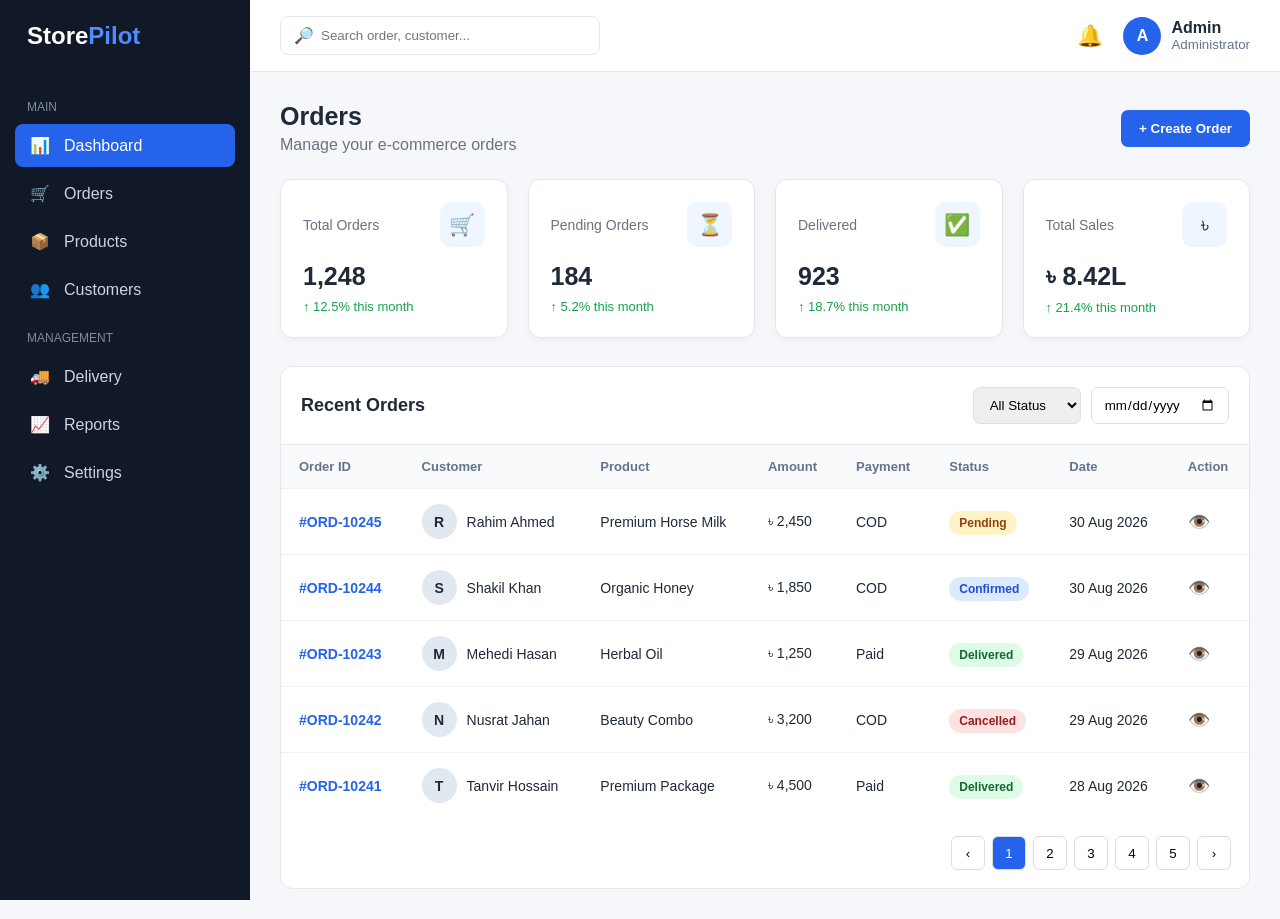
==== index.html @ 4cee3f36 "Create index.html" ====
<!DOCTYPE html>
<html lang="bn">
<head>
<meta charset="UTF-8">
<meta name="viewport" content="width=device-width, initial-scale=1.0">
<title>StorePilot - Order Management</title>

<style>
*{
    margin:0;
    padding:0;
    box-sizing:border-box;
    font-family:Arial, Helvetica, sans-serif;
}

body{
    background:#f5f7fb;
    color:#1f2937;
}

/* SIDEBAR */
.sidebar{
    position:fixed;
    left:0;
    top:0;
    width:250px;
    height:100vh;
    background:#111827;
    color:white;
    padding:22px 15px;
    z-index:1000;
}

.logo{
    font-size:24px;
    font-weight:700;
    padding:0 12px 30px;
}

.logo span{
    color:#4f8cff;
}

.menu-title{
    color:#7f8ba3;
    font-size:12px;
    margin:20px 12px 10px;
    text-transform:uppercase;
}

.menu a{
    display:flex;
    align-items:center;
    gap:13px;
    padding:12px 14px;
    color:#cbd5e1;
    text-decoration:none;
    border-radius:8px;
    margin-bottom:5px;
    transition:.2s;
    cursor:pointer;
}

.menu a:hover,
.menu a.active{
    background:#2563eb;
    color:white;
}

.icon{
    width:22px;
    text-align:center;
}

/* MAIN */
.main{
    margin-left:250px;
    min-height:100vh;
}

/* TOPBAR */
.topbar{
    height:72px;
    background:white;
    border-bottom:1px solid #e5e7eb;
    display:flex;
    align-items:center;
    justify-content:space-between;
    padding:0 30px;
}

.search{
    width:320px;
    position:relative;
}

.search input{
    width:100%;
    padding:11px 15px 11px 40px;
    border:1px solid #e5e7eb;
    border-radius:8px;
    outline:none;
}

.search span{
    position:absolute;
    left:14px;
    top:10px;
}

.top-right{
    display:flex;
    align-items:center;
    gap:20px;
}

.notification{
    font-size:21px;
    cursor:pointer;
}

.profile{
    display:flex;
    align-items:center;
    gap:10px;
}

.avatar{
    width:38px;
    height:38px;
    background:#2563eb;
    color:white;
    display:flex;
    align-items:center;
    justify-content:center;
    border-radius:50%;
    font-weight:bold;
}

/* CONTENT */
.content{
    padding:30px;
}

.page-title{
    display:flex;
    align-items:center;
    justify-content:space-between;
    margin-bottom:25px;
}

.page-title h1{
    font-size:25px;
}

.page-title p{
    color:#6b7280;
    margin-top:5px;
}

.btn{
    border:none;
    background:#2563eb;
    color:white;
    padding:11px 18px;
    border-radius:7px;
    cursor:pointer;
    font-weight:600;
}

.btn:hover{
    background:#1d4ed8;
}

/* CARDS */
.cards{
    display:grid;
    grid-template-columns:repeat(4,1fr);
    gap:20px;
    margin-bottom:28px;
}

.card{
    background:white;
    padding:22px;
    border-radius:12px;
    border:1px solid #e5e7eb;
    box-shadow:0 2px 8px rgba(0,0,0,.03);
}

.card-top{
    display:flex;
    justify-content:space-between;
    align-items:center;
}

.card-icon{
    width:45px;
    height:45px;
    display:flex;
    align-items:center;
    justify-content:center;
    border-radius:10px;
    background:#eff6ff;
    font-size:21px;
}

.card h3{
    font-size:25px;
    margin-top:15px;
}

.card p{
    color:#6b7280;
    font-size:14px;
}

.growth{
    color:#16a34a;
    font-size:13px;
    margin-top:8px;
}

/* TABLE BOX */
.box{
    background:white;
    border:1px solid #e5e7eb;
    border-radius:12px;
    overflow:hidden;
}

.box-header{
    padding:20px;
    display:flex;
    justify-content:space-between;
    align-items:center;
    border-bottom:1px solid #e5e7eb;
}

.box-header h2{
    font-size:18px;
}

.filters{
    display:flex;
    gap:10px;
}

.filters select,
.filters input{
    padding:9px 12px;
    border:1px solid #dbe0e7;
    border-radius:7px;
    outline:none;
}

table{
    width:100%;
    border-collapse:collapse;
}

th{
    background:#f8fafc;
    color:#64748b;
    font-size:13px;
    text-align:left;
    padding:14px 18px;
}

td{
    padding:15px 18px;
    border-top:1px solid #eef0f3;
    font-size:14px;
}

tr:hover{
    background:#fafcff;
}

.order-id{
    color:#2563eb;
    font-weight:600;
}

.customer{
    display:flex;
    align-items:center;
    gap:10px;
}

.customer-img{
    width:35px;
    height:35px;
    background:#e2e8f0;
    border-radius:50%;
    display:flex;
    justify-content:center;
    align-items:center;
    font-weight:bold;
}

.status{
    padding:5px 10px;
    border-radius:20px;
    font-size:12px;
    font-weight:600;
}

.pending{
    background:#fef3c7;
    color:#92400e;
}

.confirmed{
    background:#dbeafe;
    color:#1d4ed8;
}

.delivered{
    background:#dcfce7;
    color:#166534;
}

.cancelled{
    background:#fee2e2;
    color:#991b1b;
}

.action{
    border:none;
    background:none;
    cursor:pointer;
    font-size:18px;
}

/* PAGINATION */
.pagination{
    padding:18px;
    display:flex;
    justify-content:flex-end;
    gap:7px;
}

.page{
    width:34px;
    height:34px;
    border:1px solid #ddd;
    background:white;
    border-radius:6px;
    cursor:pointer;
}

.page.active{
    background:#2563eb;
    color:white;
}

/* OVERLAY */
.overlay{
    display:none;
    position:fixed;
    inset:0;
    background:rgba(0,0,0,.45);
    z-index:1500;
}

.modal{
    background:white;
    width:520px;
    max-width:95%;
    position:absolute;
    top:50%;
    left:50%;
    transform:translate(-50%,-50%);
    border-radius:12px;
    padding:25px;
}

.modal-header{
    display:flex;
    justify-content:space-between;
    margin-bottom:20px;
}

.close{
    border:none;
    background:none;
    font-size:25px;
    cursor:pointer;
}

.form-group{
    margin-bottom:15px;
}

.form-group label{
    display:block;
    margin-bottom:6px;
    font-size:14px;
    font-weight:600;
}

.form-group input,
.form-group select{
    width:100%;
    padding:11px;
    border:1px solid #dbe0e7;
    border-radius:7px;
    outline:none;
}

/* MOBILE */
.mobile-menu{
    display:none;
    font-size:25px;
    cursor:pointer;
}

@media(max-width:1100px){
    .cards{
        grid-template-columns:repeat(2,1fr);
    }
}

@media(max-width:800px){

    .sidebar{
        left:-250px;
        transition:.3s;
    }

    .sidebar.show{
        left:0;
    }

    .main{
        margin-left:0;
    }

    .mobile-menu{
        display:block;
    }

    .topbar{
        padding:0 15px;
    }

    .search{
        width:200px;
    }

    .content{
        padding:18px;
    }

    .cards{
        grid-template-columns:1fr;
    }

    .box{
        overflow-x:auto;
    }

    table{
        min-width:850px;
    }

    .filters{
        display:none;
    }
}
</style>
</head>

<body>

<!-- SIDEBAR -->
<aside class="sidebar" id="sidebar">

    <div class="logo">
        Store<span>Pilot</span>
    </div>

    <div class="menu-title">Main</div>

    <div class="menu">

        <a class="active">
            <span class="icon">📊</span>
            Dashboard
        </a>

        <a onclick="showPage('Orders')">
            <span class="icon">🛒</span>
            Orders
        </a>

        <a onclick="showPage('Products')">
            <span class="icon">📦</span>
            Products
        </a>

        <a onclick="showPage('Customers')">
            <span class="icon">👥</span>
            Customers
        </a>

    </div>

    <div class="menu-title">Management</div>

    <div class="menu">

        <a onclick="showPage('Delivery')">
            <span class="icon">🚚</span>
            Delivery
        </a>

        <a onclick="showPage('Reports')">
            <span class="icon">📈</span>
            Reports
        </a>

        <a onclick="showPage('Settings')">
            <span class="icon">⚙️</span>
            Settings
        </a>

    </div>

</aside>


<!-- MAIN -->
<main class="main">

    <!-- TOPBAR -->
    <header class="topbar">

        <div class="mobile-menu" onclick="toggleSidebar()">☰</div>

        <div class="search">
            <span>🔎</span>
            <input
                type="text"
                id="searchInput"
                placeholder="Search order, customer..."
                onkeyup="searchOrders()"
            >
        </div>

        <div class="top-right">

            <div class="notification">
                🔔
            </div>

            <div class="profile">
                <div class="avatar">A</div>
                <div>
                    <b>Admin</b>
                    <small style="display:block;color:#64748b">
                        Administrator
                    </small>
                </div>
            </div>

        </div>

    </header>


    <!-- CONTENT -->
    <section class="content">

        <div class="page-title">

            <div>
                <h1>Orders</h1>
                <p>Manage your e-commerce orders</p>
            </div>

            <button class="btn" onclick="openModal()">
                + Create Order
            </button>

        </div>


        <!-- STAT CARDS -->
        <div class="cards">

            <div class="card">
                <div class="card-top">
                    <p>Total Orders</p>
                    <div class="card-icon">🛒</div>
                </div>

                <h3>1,248</h3>
                <div class="growth">↑ 12.5% this month</div>
            </div>


            <div class="card">
                <div class="card-top">
                    <p>Pending Orders</p>
                    <div class="card-icon">⏳</div>
                </div>

                <h3>184</h3>
                <div class="growth">↑ 5.2% this month</div>
            </div>


            <div class="card">
                <div class="card-top">
                    <p>Delivered</p>
                    <div class="card-icon">✅</div>
                </div>

                <h3>923</h3>
                <div class="growth">↑ 18.7% this month</div>
            </div>


            <div class="card">
                <div class="card-top">
                    <p>Total Sales</p>
                    <div class="card-icon">৳</div>
                </div>

                <h3>৳ 8.42L</h3>
                <div class="growth">↑ 21.4% this month</div>
            </div>

        </div>


        <!-- ORDERS -->
        <div class="box">

            <div class="box-header">

                <h2>Recent Orders</h2>

                <div class="filters">

                    <select>
                        <option>All Status</option>
                        <option>Pending</option>
                        <option>Confirmed</option>
                        <option>Delivered</option>
                        <option>Cancelled</option>
                    </select>

                    <input type="date">

                </div>

            </div>


            <table id="ordersTable">

                <thead>
                    <tr>
                        <th>Order ID</th>
                        <th>Customer</th>
                        <th>Product</th>
                        <th>Amount</th>
                        <th>Payment</th>
                        <th>Status</th>
                        <th>Date</th>
                        <th>Action</th>
                    </tr>
                </thead>

                <tbody>

                    <tr>
                        <td class="order-id">#ORD-10245</td>

                        <td>
                            <div class="customer">
                                <div class="customer-img">R</div>
                                Rahim Ahmed
                            </div>
                        </td>

                        <td>Premium Horse Milk</td>

                        <td>৳ 2,450</td>

                        <td>COD</td>

                        <td>
                            <span class="status pending">
                                Pending
                            </span>
                        </td>

                        <td>30 Aug 2026</td>

                        <td>
                            <button class="action"
                            onclick="viewOrder('#ORD-10245')">
                            👁️
                            </button>
                        </td>
                    </tr>


                    <tr>
                        <td class="order-id">#ORD-10244</td>

                        <td>
                            <div class="customer">
                                <div class="customer-img">S</div>
                                Shakil Khan
                            </div>
                        </td>

                        <td>Organic Honey</td>

                        <td>৳ 1,850</td>

                        <td>COD</td>

                        <td>
                            <span class="status confirmed">
                                Confirmed
                            </span>
                        </td>

                        <td>30 Aug 2026</td>

                        <td>
                            <button class="action"
                            onclick="viewOrder('#ORD-10244')">
                            👁️
                            </button>
                        </td>
                    </tr>


                    <tr>
                        <td class="order-id">#ORD-10243</td>

                        <td>
                            <div class="customer">
                                <div class="customer-img">M</div>
                                Mehedi Hasan
                            </div>
                        </td>

                        <td>Herbal Oil</td>

                        <td>৳ 1,250</td>

                        <td>Paid</td>

                        <td>
                            <span class="status delivered">
                                Delivered
                            </span>
                        </td>

                        <td>29 Aug 2026</td>

                        <td>
                            <button class="action"
                            onclick="viewOrder('#ORD-10243')">
                            👁️
                            </button>
                        </td>
                    </tr>


                    <tr>
                        <td class="order-id">#ORD-10242</td>

                        <td>
                            <div class="customer">
                                <div class="customer-img">N</div>
                                Nusrat Jahan
                            </div>
                        </td>

                        <td>Beauty Combo</td>

                        <td>৳ 3,200</td>

                        <td>COD</td>

                        <td>
                            <span class="status cancelled">
                                Cancelled
                            </span>
                        </td>

                        <td>29 Aug 2026</td>

                        <td>
                            <button class="action"
                            onclick="viewOrder('#ORD-10242')">
                            👁️
                            </button>
                        </td>
                    </tr>


                    <tr>
                        <td class="order-id">#ORD-10241</td>

                        <td>
                            <div class="customer">
                                <div class="customer-img">T</div>
                                Tanvir Hossain
                            </div>
                        </td>

                        <td>Premium Package</td>

                        <td>৳ 4,500</td>

                        <td>Paid</td>

                        <td>
                            <span class="status delivered">
                                Delivered
                            </span>
                        </td>

                        <td>28 Aug 2026</td>

                        <td>
                            <button class="action"
                            onclick="viewOrder('#ORD-10241')">
                            👁️
                            </button>
                        </td>
                    </tr>

                </tbody>

            </table>


            <div class="pagination">

                <button class="page">‹</button>
                <button class="page active">1</button>
                <button class="page">2</button>
                <button class="page">3</button>
                <button class="page">4</button>
                <button class="page">5</button>
                <button class="page">›</button>

            </div>

        </div>

    </section>

</main>


<!-- CREATE ORDER MODAL -->
<div class="overlay" id="modal">

    <div class="modal">

        <div class="modal-header">

            <h2>Create New Order</h2>

            <button class="close"
            onclick="closeModal()">×</button>

        </div>


        <div class="form-group">
            <label>Customer Name</label>
            <input
                type="text"
                id="customerName"
                placeholder="Enter customer name"
            >
        </div>


        <div class="form-group">
            <label>Phone Number</label>
            <input
                type="text"
                placeholder="01XXXXXXXXX"
            >
        </div>


        <div class="form-group">
            <label>Product</label>

            <select>
                <option>Premium Horse Milk</option>
                <option>Organic Honey</option>
                <option>Herbal Oil</option>
                <option>Beauty Combo</option>
            </select>

        </div>


        <div class="form-group">
            <label>Amount</label>

            <input
                type="number"
                placeholder="৳ Amount"
            >

        </div>


        <button class="btn"
        style="width:100%"
        onclick="createOrder()">

            Create Order

        </button>

    </div>

</div>


<script>

/* SIDEBAR */

function toggleSidebar(){

    document
    .getElementById("sidebar")
    .classList.toggle("show");

}


/* MODAL */

function openModal(){

    document
    .getElementById("modal")
    .style.display="block";

}


function closeModal(){

    document
    .getElementById("modal")
    .style.display="none";

}


function createOrder(){

    let name =
    document.getElementById("customerName").value;

    if(name === ""){

        alert("Please enter customer name");

        return;

    }

    alert(
        "Order created successfully for " + name
    );

    closeModal();

}


/* SEARCH */

function searchOrders(){

    let input =
    document
    .getElementById("searchInput")
    .value
    .toLowerCase();

    let rows =
    document
    .querySelectorAll("#ordersTable tbody tr");

    rows.forEach(function(row){

        let text =
        row.innerText.toLowerCase();

        if(text.includes(input)){

            row.style.display="";

        }else{

            row.style.display="none";

        }

    });

}


/* ORDER VIEW */

function viewOrder(orderId){

    alert(
        "Order Details\n\nOrder ID: "
        + orderId
        + "\n\nCustomer information and order details will appear here."
    );

}


/* MENU */

function showPage(page){

    alert(
        page +
        " page clicked.\n\nYou can connect this section with your database/API."
    );

}


/* CLOSE MODAL WHEN CLICK OUTSIDE */

window.onclick = function(event){

    let modal =
    document.getElementById("modal");

    if(event.target === modal){

        closeModal();

    }

}

</script>

</body>
</html>
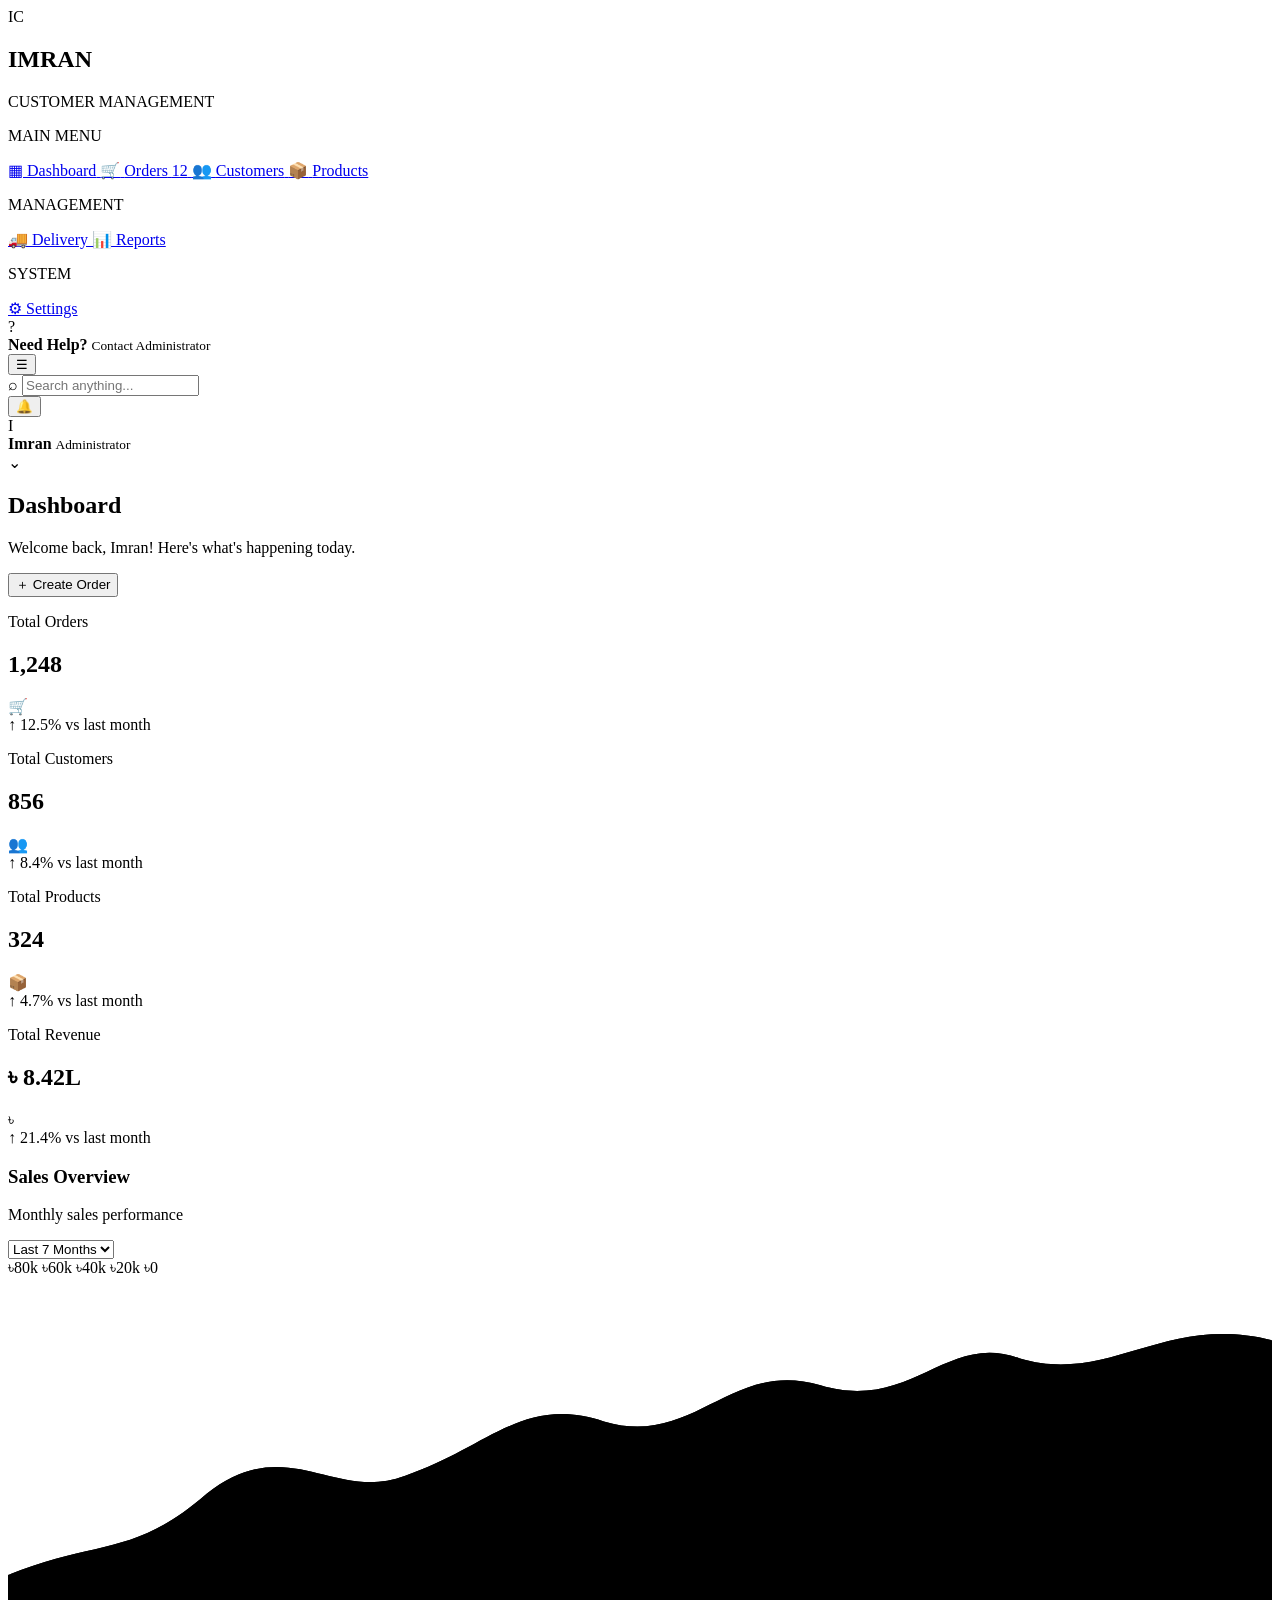
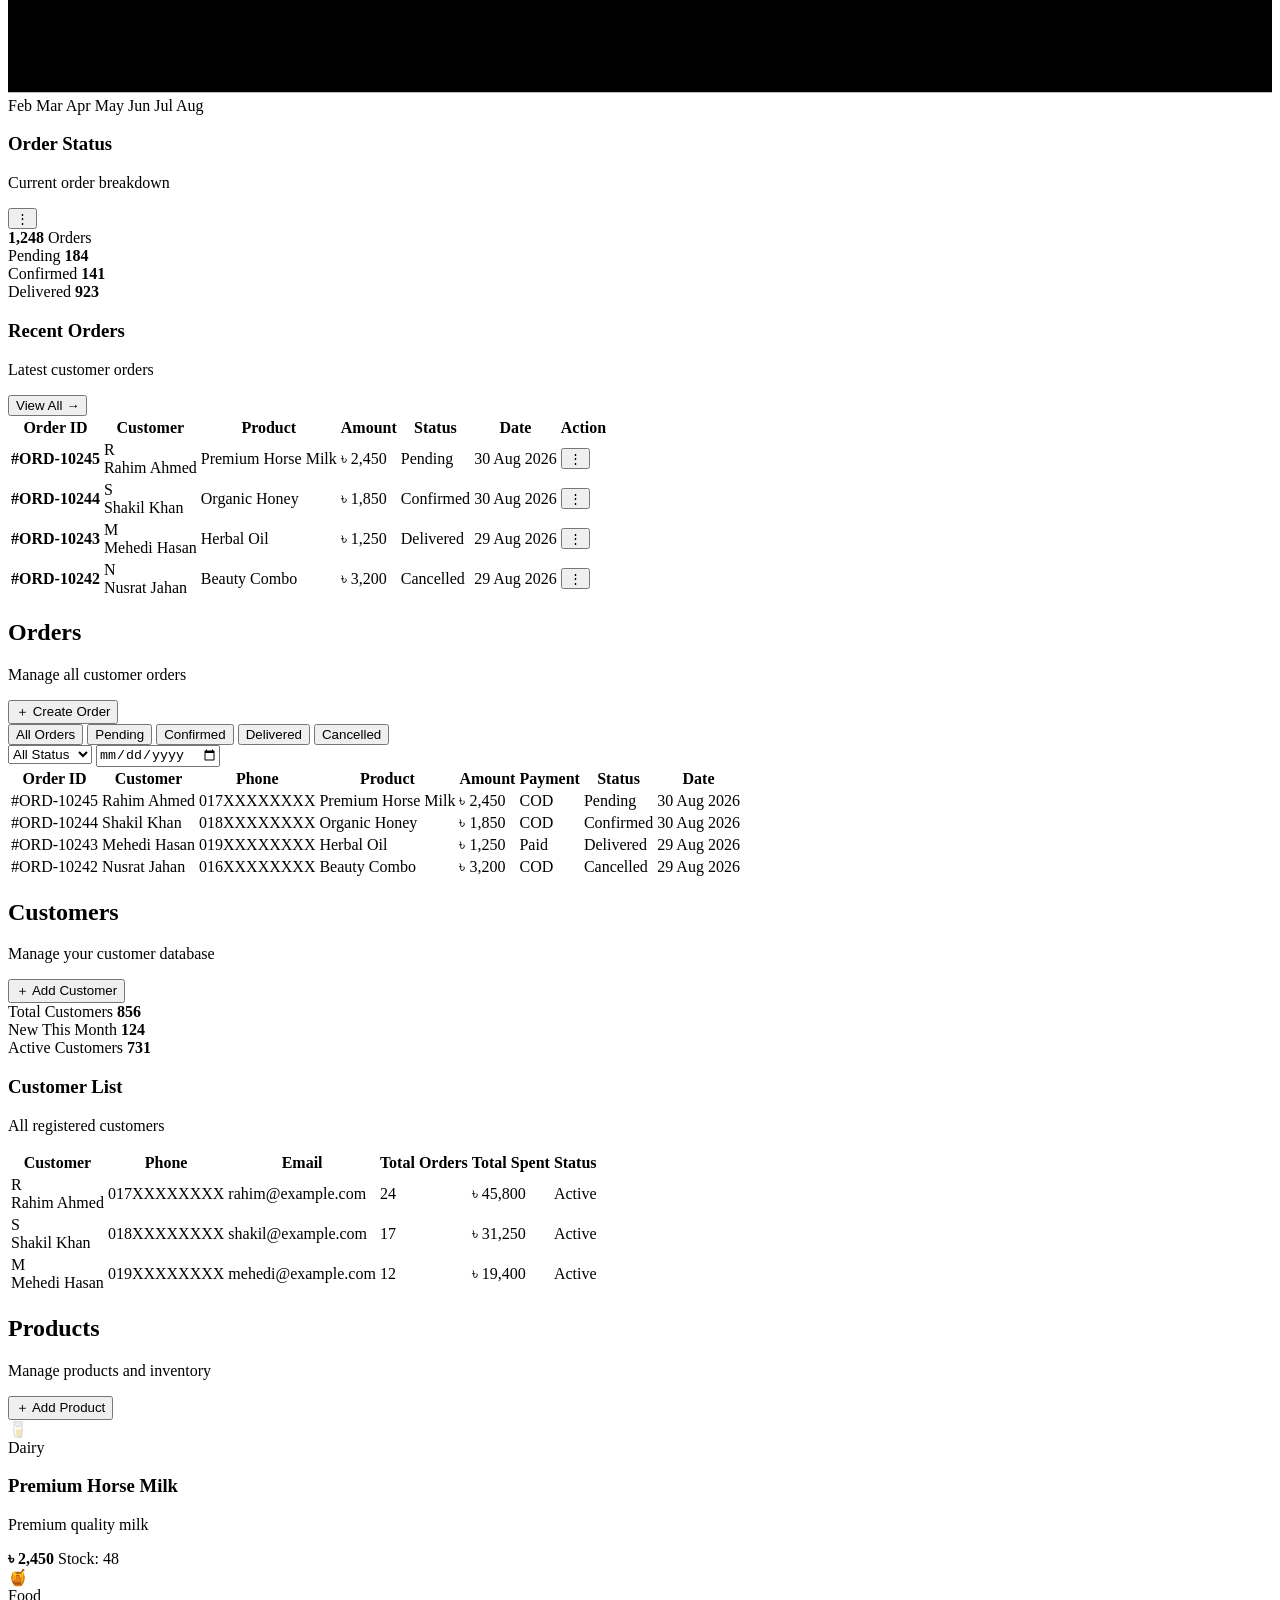
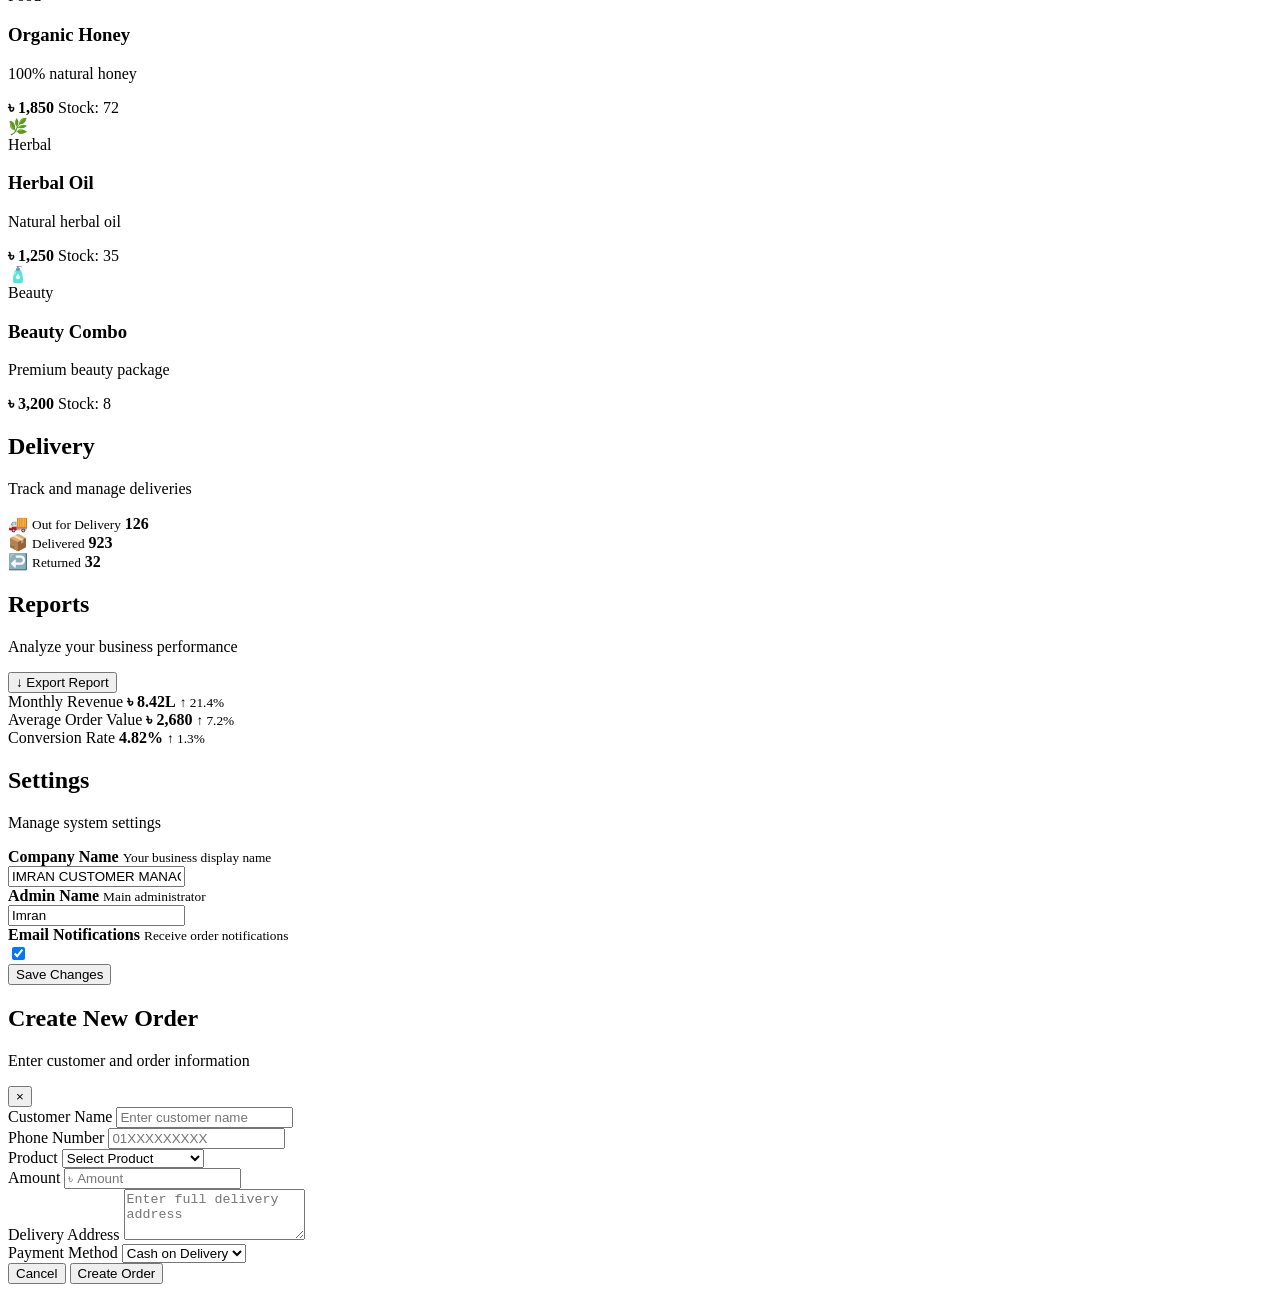
==== commit 21998182: "Update index.html" ====
--- a/index.html
+++ b/index.html
@@ -1,1071 +1,1519 @@
 <!DOCTYPE html>
-<html lang="bn">
+<html lang="en">
 <head>
-<meta charset="UTF-8">
-<meta name="viewport" content="width=device-width, initial-scale=1.0">
-<title>StorePilot - Order Management</title>
-
-<style>
-*{
-    margin:0;
-    padding:0;
-    box-sizing:border-box;
-    font-family:Arial, Helvetica, sans-serif;
-}
-
-body{
-    background:#f5f7fb;
-    color:#1f2937;
-}
-
-/* SIDEBAR */
-.sidebar{
-    position:fixed;
-    left:0;
-    top:0;
-    width:250px;
-    height:100vh;
-    background:#111827;
-    color:white;
-    padding:22px 15px;
-    z-index:1000;
-}
-
-.logo{
-    font-size:24px;
-    font-weight:700;
-    padding:0 12px 30px;
-}
-
-.logo span{
-    color:#4f8cff;
-}
-
-.menu-title{
-    color:#7f8ba3;
-    font-size:12px;
-    margin:20px 12px 10px;
-    text-transform:uppercase;
-}
-
-.menu a{
-    display:flex;
-    align-items:center;
-    gap:13px;
-    padding:12px 14px;
-    color:#cbd5e1;
-    text-decoration:none;
-    border-radius:8px;
-    margin-bottom:5px;
-    transition:.2s;
-    cursor:pointer;
-}
-
-.menu a:hover,
-.menu a.active{
-    background:#2563eb;
-    color:white;
-}
-
-.icon{
-    width:22px;
-    text-align:center;
-}
-
-/* MAIN */
-.main{
-    margin-left:250px;
-    min-height:100vh;
-}
-
-/* TOPBAR */
-.topbar{
-    height:72px;
-    background:white;
-    border-bottom:1px solid #e5e7eb;
-    display:flex;
-    align-items:center;
-    justify-content:space-between;
-    padding:0 30px;
-}
-
-.search{
-    width:320px;
-    position:relative;
-}
-
-.search input{
-    width:100%;
-    padding:11px 15px 11px 40px;
-    border:1px solid #e5e7eb;
-    border-radius:8px;
-    outline:none;
-}
-
-.search span{
-    position:absolute;
-    left:14px;
-    top:10px;
-}
-
-.top-right{
-    display:flex;
-    align-items:center;
-    gap:20px;
-}
-
-.notification{
-    font-size:21px;
-    cursor:pointer;
-}
-
-.profile{
-    display:flex;
-    align-items:center;
-    gap:10px;
-}
-
-.avatar{
-    width:38px;
-    height:38px;
-    background:#2563eb;
-    color:white;
-    display:flex;
-    align-items:center;
-    justify-content:center;
-    border-radius:50%;
-    font-weight:bold;
-}
-
-/* CONTENT */
-.content{
-    padding:30px;
-}
-
-.page-title{
-    display:flex;
-    align-items:center;
-    justify-content:space-between;
-    margin-bottom:25px;
-}
-
-.page-title h1{
-    font-size:25px;
-}
-
-.page-title p{
-    color:#6b7280;
-    margin-top:5px;
-}
-
-.btn{
-    border:none;
-    background:#2563eb;
-    color:white;
-    padding:11px 18px;
-    border-radius:7px;
-    cursor:pointer;
-    font-weight:600;
-}
-
-.btn:hover{
-    background:#1d4ed8;
-}
-
-/* CARDS */
-.cards{
-    display:grid;
-    grid-template-columns:repeat(4,1fr);
-    gap:20px;
-    margin-bottom:28px;
-}
-
-.card{
-    background:white;
-    padding:22px;
-    border-radius:12px;
-    border:1px solid #e5e7eb;
-    box-shadow:0 2px 8px rgba(0,0,0,.03);
-}
-
-.card-top{
-    display:flex;
-    justify-content:space-between;
-    align-items:center;
-}
-
-.card-icon{
-    width:45px;
-    height:45px;
-    display:flex;
-    align-items:center;
-    justify-content:center;
-    border-radius:10px;
-    background:#eff6ff;
-    font-size:21px;
-}
-
-.card h3{
-    font-size:25px;
-    margin-top:15px;
-}
-
-.card p{
-    color:#6b7280;
-    font-size:14px;
-}
-
-.growth{
-    color:#16a34a;
-    font-size:13px;
-    margin-top:8px;
-}
-
-/* TABLE BOX */
-.box{
-    background:white;
-    border:1px solid #e5e7eb;
-    border-radius:12px;
-    overflow:hidden;
-}
-
-.box-header{
-    padding:20px;
-    display:flex;
-    justify-content:space-between;
-    align-items:center;
-    border-bottom:1px solid #e5e7eb;
-}
-
-.box-header h2{
-    font-size:18px;
-}
-
-.filters{
-    display:flex;
-    gap:10px;
-}
-
-.filters select,
-.filters input{
-    padding:9px 12px;
-    border:1px solid #dbe0e7;
-    border-radius:7px;
-    outline:none;
-}
-
-table{
-    width:100%;
-    border-collapse:collapse;
-}
-
-th{
-    background:#f8fafc;
-    color:#64748b;
-    font-size:13px;
-    text-align:left;
-    padding:14px 18px;
-}
-
-td{
-    padding:15px 18px;
-    border-top:1px solid #eef0f3;
-    font-size:14px;
-}
-
-tr:hover{
-    background:#fafcff;
-}
-
-.order-id{
-    color:#2563eb;
-    font-weight:600;
-}
-
-.customer{
-    display:flex;
-    align-items:center;
-    gap:10px;
-}
-
-.customer-img{
-    width:35px;
-    height:35px;
-    background:#e2e8f0;
-    border-radius:50%;
-    display:flex;
-    justify-content:center;
-    align-items:center;
-    font-weight:bold;
-}
-
-.status{
-    padding:5px 10px;
-    border-radius:20px;
-    font-size:12px;
-    font-weight:600;
-}
-
-.pending{
-    background:#fef3c7;
-    color:#92400e;
-}
-
-.confirmed{
-    background:#dbeafe;
-    color:#1d4ed8;
-}
-
-.delivered{
-    background:#dcfce7;
-    color:#166534;
-}
-
-.cancelled{
-    background:#fee2e2;
-    color:#991b1b;
-}
-
-.action{
-    border:none;
-    background:none;
-    cursor:pointer;
-    font-size:18px;
-}
-
-/* PAGINATION */
-.pagination{
-    padding:18px;
-    display:flex;
-    justify-content:flex-end;
-    gap:7px;
-}
-
-.page{
-    width:34px;
-    height:34px;
-    border:1px solid #ddd;
-    background:white;
-    border-radius:6px;
-    cursor:pointer;
-}
-
-.page.active{
-    background:#2563eb;
-    color:white;
-}
-
-/* OVERLAY */
-.overlay{
-    display:none;
-    position:fixed;
-    inset:0;
-    background:rgba(0,0,0,.45);
-    z-index:1500;
-}
-
-.modal{
-    background:white;
-    width:520px;
-    max-width:95%;
-    position:absolute;
-    top:50%;
-    left:50%;
-    transform:translate(-50%,-50%);
-    border-radius:12px;
-    padding:25px;
-}
-
-.modal-header{
-    display:flex;
-    justify-content:space-between;
-    margin-bottom:20px;
-}
-
-.close{
-    border:none;
-    background:none;
-    font-size:25px;
-    cursor:pointer;
-}
-
-.form-group{
-    margin-bottom:15px;
-}
-
-.form-group label{
-    display:block;
-    margin-bottom:6px;
-    font-size:14px;
-    font-weight:600;
-}
-
-.form-group input,
-.form-group select{
-    width:100%;
-    padding:11px;
-    border:1px solid #dbe0e7;
-    border-radius:7px;
-    outline:none;
-}
-
-/* MOBILE */
-.mobile-menu{
-    display:none;
-    font-size:25px;
-    cursor:pointer;
-}
-
-@media(max-width:1100px){
-    .cards{
-        grid-template-columns:repeat(2,1fr);
-    }
-}
-
-@media(max-width:800px){
-
-    .sidebar{
-        left:-250px;
-        transition:.3s;
-    }
-
-    .sidebar.show{
-        left:0;
-    }
-
-    .main{
-        margin-left:0;
-    }
-
-    .mobile-menu{
-        display:block;
-    }
-
-    .topbar{
-        padding:0 15px;
-    }
-
-    .search{
-        width:200px;
-    }
-
-    .content{
-        padding:18px;
-    }
-
-    .cards{
-        grid-template-columns:1fr;
-    }
-
-    .box{
-        overflow-x:auto;
-    }
-
-    table{
-        min-width:850px;
-    }
-
-    .filters{
-        display:none;
-    }
-}
-</style>
+    <meta charset="UTF-8">
+    <meta name="viewport" content="width=device-width, initial-scale=1.0">
+
+    <title>IMRAN CUSTOMER MANAGEMENT</title>
+
+    <link rel="stylesheet" href="style.css">
 </head>
 
 <body>
 
-<!-- SIDEBAR -->
-<aside class="sidebar" id="sidebar">
-
-    <div class="logo">
-        Store<span>Pilot</span>
+    <!-- ================= SIDEBAR ================= -->
+
+    <aside class="sidebar" id="sidebar">
+
+        <div class="logo">
+            <div class="logo-icon">IC</div>
+
+            <div>
+                <h2>IMRAN</h2>
+                <span>CUSTOMER MANAGEMENT</span>
+            </div>
+        </div>
+
+
+        <div class="menu-section">
+
+            <p class="menu-title">MAIN MENU</p>
+
+            <a href="#" class="menu-item active" data-page="dashboard">
+                <span class="menu-icon">▦</span>
+                <span>Dashboard</span>
+            </a>
+
+            <a href="#" class="menu-item" data-page="orders">
+                <span class="menu-icon">🛒</span>
+                <span>Orders</span>
+                <span class="menu-badge">12</span>
+            </a>
+
+            <a href="#" class="menu-item" data-page="customers">
+                <span class="menu-icon">👥</span>
+                <span>Customers</span>
+            </a>
+
+            <a href="#" class="menu-item" data-page="products">
+                <span class="menu-icon">📦</span>
+                <span>Products</span>
+            </a>
+
+        </div>
+
+
+        <div class="menu-section">
+
+            <p class="menu-title">MANAGEMENT</p>
+
+            <a href="#" class="menu-item" data-page="delivery">
+                <span class="menu-icon">🚚</span>
+                <span>Delivery</span>
+            </a>
+
+            <a href="#" class="menu-item" data-page="reports">
+                <span class="menu-icon">📊</span>
+                <span>Reports</span>
+            </a>
+
+        </div>
+
+
+        <div class="menu-section">
+
+            <p class="menu-title">SYSTEM</p>
+
+            <a href="#" class="menu-item" data-page="settings">
+                <span class="menu-icon">⚙</span>
+                <span>Settings</span>
+            </a>
+
+        </div>
+
+
+        <div class="sidebar-bottom">
+
+            <div class="help-box">
+                <div class="help-icon">?</div>
+
+                <div>
+                    <strong>Need Help?</strong>
+                    <small>Contact Administrator</small>
+                </div>
+            </div>
+
+        </div>
+
+    </aside>
+
+
+    <!-- ================= MAIN AREA ================= -->
+
+    <main class="main">
+
+
+        <!-- TOP NAVBAR -->
+
+        <header class="topbar">
+
+            <div class="top-left">
+
+                <button class="mobile-menu" id="mobileMenu">
+                    ☰
+                </button>
+
+                <div class="search-box">
+
+                    <span>⌕</span>
+
+                    <input
+                        type="text"
+                        id="globalSearch"
+                        placeholder="Search anything..."
+                    >
+
+                </div>
+
+            </div>
+
+
+            <div class="top-right">
+
+                <button class="notification-btn">
+                    🔔
+                    <span class="notification-dot"></span>
+                </button>
+
+
+                <div class="admin-profile">
+
+                    <div class="admin-avatar">
+                        I
+                    </div>
+
+                    <div class="admin-info">
+                        <strong>Imran</strong>
+                        <small>Administrator</small>
+                    </div>
+
+                    <span class="profile-arrow">⌄</span>
+
+                </div>
+
+            </div>
+
+        </header>
+
+
+        <!-- ================= CONTENT ================= -->
+
+        <section class="content" id="content">
+
+
+            <!-- ================= DASHBOARD ================= -->
+
+            <div class="page active-page" id="dashboard">
+
+                <div class="page-header">
+
+                    <div>
+                        <h1>Dashboard</h1>
+
+                        <p>
+                            Welcome back, Imran! Here's what's happening today.
+                        </p>
+                    </div>
+
+                    <button class="primary-btn" id="createOrderBtn">
+                        <span>＋</span>
+                        Create Order
+                    </button>
+
+                </div>
+
+
+                <!-- STAT CARDS -->
+
+                <div class="stats-grid">
+
+
+                    <div class="stat-card">
+
+                        <div class="stat-top">
+
+                            <div>
+                                <p>Total Orders</p>
+
+                                <h2>1,248</h2>
+                            </div>
+
+                            <div class="stat-icon blue">
+                                🛒
+                            </div>
+
+                        </div>
+
+                        <div class="stat-footer positive">
+                            ↑ 12.5% <span>vs last month</span>
+                        </div>
+
+                    </div>
+
+
+                    <div class="stat-card">
+
+                        <div class="stat-top">
+
+                            <div>
+                                <p>Total Customers</p>
+
+                                <h2>856</h2>
+                            </div>
+
+                            <div class="stat-icon purple">
+                                👥
+                            </div>
+
+                        </div>
+
+                        <div class="stat-footer positive">
+                            ↑ 8.4% <span>vs last month</span>
+                        </div>
+
+                    </div>
+
+
+                    <div class="stat-card">
+
+                        <div class="stat-top">
+
+                            <div>
+                                <p>Total Products</p>
+
+                                <h2>324</h2>
+                            </div>
+
+                            <div class="stat-icon orange">
+                                📦
+                            </div>
+
+                        </div>
+
+                        <div class="stat-footer positive">
+                            ↑ 4.7% <span>vs last month</span>
+                        </div>
+
+                    </div>
+
+
+                    <div class="stat-card">
+
+                        <div class="stat-top">
+
+                            <div>
+                                <p>Total Revenue</p>
+
+                                <h2>৳ 8.42L</h2>
+                            </div>
+
+                            <div class="stat-icon green">
+                                ৳
+                            </div>
+
+                        </div>
+
+                        <div class="stat-footer positive">
+                            ↑ 21.4% <span>vs last month</span>
+                        </div>
+
+                    </div>
+
+                </div>
+
+
+                <!-- DASHBOARD GRID -->
+
+                <div class="dashboard-grid">
+
+
+                    <!-- SALES CHART -->
+
+                    <div class="panel chart-panel">
+
+                        <div class="panel-header">
+
+                            <div>
+                                <h3>Sales Overview</h3>
+                                <p>Monthly sales performance</p>
+                            </div>
+
+                            <select id="chartFilter">
+
+                                <option>Last 7 Months</option>
+                                <option>Last 6 Months</option>
+                                <option>Last 3 Months</option>
+
+                            </select>
+
+                        </div>
+
+
+                        <div class="chart">
+
+                            <div class="chart-y">
+
+                                <span>৳80k</span>
+                                <span>৳60k</span>
+                                <span>৳40k</span>
+                                <span>৳20k</span>
+                                <span>৳0</span>
+
+                            </div>
+
+
+                            <div class="chart-area">
+
+                                <div class="grid-line one"></div>
+                                <div class="grid-line two"></div>
+                                <div class="grid-line three"></div>
+                                <div class="grid-line four"></div>
+
+
+                                <svg
+                                    class="sales-line"
+                                    viewBox="0 0 700 230"
+                                    preserveAspectRatio="none"
+                                >
+
+                                    <defs>
+
+                                        <linearGradient
+                                            id="areaGradient"
+                                            x1="0"
+                                            y1="0"
+                                            x2="0"
+                                            y2="1"
+                                        >
+
+                                            <stop
+                                                offset="0%"
+                                                stop-opacity=".25"
+                                            />
+
+                                            <stop
+                                                offset="100%"
+                                                stop-opacity="0"
+                                            />
+
+                                        </linearGradient>
+
+                                    </defs>
+
+
+                                    <path
+                                        class="area-path"
+                                        d="M0,165
+                                           C50,145 70,155 110,120
+                                           C155,85 180,125 220,110
+                                           C265,95 285,65 330,80
+                                           C380,95 400,45 450,60
+                                           C500,75 520,30 560,45
+                                           C610,60 640,20 700,35
+                                           L700,230 L0,230 Z"
+                                    />
+
+
+                                    <path
+                                        class="line-path"
+                                        d="M0,165
+                                           C50,145 70,155 110,120
+                                           C155,85 180,125 220,110
+                                           C265,95 285,65 330,80
+                                           C380,95 400,45 450,60
+                                           C500,75 520,30 560,45
+                                           C610,60 640,20 700,35"
+                                    />
+
+                                </svg>
+
+
+                                <div class="chart-x">
+
+                                    <span>Feb</span>
+                                    <span>Mar</span>
+                                    <span>Apr</span>
+                                    <span>May</span>
+                                    <span>Jun</span>
+                                    <span>Jul</span>
+                                    <span>Aug</span>
+
+                                </div>
+
+                            </div>
+
+                        </div>
+
+                    </div>
+
+
+                    <!-- ORDER STATUS -->
+
+                    <div class="panel">
+
+                        <div class="panel-header">
+
+                            <div>
+                                <h3>Order Status</h3>
+                                <p>Current order breakdown</p>
+                            </div>
+
+                            <button class="more-btn">
+                                ⋮
+                            </button>
+
+                        </div>
+
+
+                        <div class="donut-wrapper">
+
+                            <div class="donut">
+
+                                <div class="donut-center">
+                                    <strong>1,248</strong>
+                                    <span>Orders</span>
+                                </div>
+
+                            </div>
+
+
+                            <div class="status-list">
+
+                                <div>
+                                    <span>
+                                        <i class="dot pending"></i>
+                                        Pending
+                                    </span>
+
+                                    <strong>184</strong>
+                                </div>
+
+                                <div>
+                                    <span>
+                                        <i class="dot confirmed"></i>
+                                        Confirmed
+                                    </span>
+
+                                    <strong>141</strong>
+                                </div>
+
+                                <div>
+                                    <span>
+                                        <i class="dot delivered"></i>
+                                        Delivered
+                                    </span>
+
+                                    <strong>923</strong>
+                                </div>
+
+                            </div>
+
+                        </div>
+
+                    </div>
+
+                </div>
+
+
+                <!-- RECENT ORDERS -->
+
+                <div class="panel orders-panel">
+
+                    <div class="panel-header">
+
+                        <div>
+                            <h3>Recent Orders</h3>
+                            <p>Latest customer orders</p>
+                        </div>
+
+                        <button
+                            class="text-btn"
+                            data-page-link="orders"
+                        >
+                            View All →
+                        </button>
+
+                    </div>
+
+
+                    <div class="table-container">
+
+                        <table>
+
+                            <thead>
+
+                                <tr>
+
+                                    <th>Order ID</th>
+                                    <th>Customer</th>
+                                    <th>Product</th>
+                                    <th>Amount</th>
+                                    <th>Status</th>
+                                    <th>Date</th>
+                                    <th>Action</th>
+
+                                </tr>
+
+                            </thead>
+
+
+                            <tbody id="dashboardOrders">
+
+                                <tr>
+
+                                    <td>
+                                        <strong class="order-id">
+                                            #ORD-10245
+                                        </strong>
+                                    </td>
+
+                                    <td>
+
+                                        <div class="customer">
+
+                                            <div class="customer-avatar">
+                                                R
+                                            </div>
+
+                                            <span>Rahim Ahmed</span>
+
+                                        </div>
+
+                                    </td>
+
+                                    <td>Premium Horse Milk</td>
+
+                                    <td>৳ 2,450</td>
+
+                                    <td>
+                                        <span class="status pending-status">
+                                            Pending
+                                        </span>
+                                    </td>
+
+                                    <td>30 Aug 2026</td>
+
+                                    <td>
+                                        <button class="action-btn">
+                                            ⋮
+                                        </button>
+                                    </td>
+
+                                </tr>
+
+
+                                <tr>
+
+                                    <td>
+                                        <strong class="order-id">
+                                            #ORD-10244
+                                        </strong>
+                                    </td>
+
+                                    <td>
+
+                                        <div class="customer">
+
+                                            <div class="customer-avatar purple-avatar">
+                                                S
+                                            </div>
+
+                                            <span>Shakil Khan</span>
+
+                                        </div>
+
+                                    </td>
+
+                                    <td>Organic Honey</td>
+
+                                    <td>৳ 1,850</td>
+
+                                    <td>
+                                        <span class="status confirmed-status">
+                                            Confirmed
+                                        </span>
+                                    </td>
+
+                                    <td>30 Aug 2026</td>
+
+                                    <td>
+                                        <button class="action-btn">
+                                            ⋮
+                                        </button>
+                                    </td>
+
+                                </tr>
+
+
+                                <tr>
+
+                                    <td>
+                                        <strong class="order-id">
+                                            #ORD-10243
+                                        </strong>
+                                    </td>
+
+                                    <td>
+
+                                        <div class="customer">
+
+                                            <div class="customer-avatar green-avatar">
+                                                M
+                                            </div>
+
+                                            <span>Mehedi Hasan</span>
+
+                                        </div>
+
+                                    </td>
+
+                                    <td>Herbal Oil</td>
+
+                                    <td>৳ 1,250</td>
+
+                                    <td>
+                                        <span class="status delivered-status">
+                                            Delivered
+                                        </span>
+                                    </td>
+
+                                    <td>29 Aug 2026</td>
+
+                                    <td>
+                                        <button class="action-btn">
+                                            ⋮
+                                        </button>
+                                    </td>
+
+                                </tr>
+
+
+                                <tr>
+
+                                    <td>
+                                        <strong class="order-id">
+                                            #ORD-10242
+                                        </strong>
+                                    </td>
+
+                                    <td>
+
+                                        <div class="customer">
+
+                                            <div class="customer-avatar orange-avatar">
+                                                N
+                                            </div>
+
+                                            <span>Nusrat Jahan</span>
+
+                                        </div>
+
+                                    </td>
+
+                                    <td>Beauty Combo</td>
+
+                                    <td>৳ 3,200</td>
+
+                                    <td>
+                                        <span class="status cancelled-status">
+                                            Cancelled
+                                        </span>
+                                    </td>
+
+                                    <td>29 Aug 2026</td>
+
+                                    <td>
+                                        <button class="action-btn">
+                                            ⋮
+                                        </button>
+                                    </td>
+
+                                </tr>
+
+                            </tbody>
+
+                        </table>
+
+                    </div>
+
+                </div>
+
+            </div>
+
+
+            <!-- ================= ORDERS PAGE ================= -->
+
+            <div class="page" id="orders">
+
+                <div class="page-header">
+
+                    <div>
+                        <h1>Orders</h1>
+
+                        <p>
+                            Manage all customer orders
+                        </p>
+                    </div>
+
+                    <button class="primary-btn" id="ordersCreateBtn">
+                        ＋ Create Order
+                    </button>
+
+                </div>
+
+
+                <div class="panel">
+
+                    <div class="orders-toolbar">
+
+                        <div class="tabs">
+
+                            <button class="tab active">
+                                All Orders
+                            </button>
+
+                            <button class="tab">
+                                Pending
+                            </button>
+
+                            <button class="tab">
+                                Confirmed
+                            </button>
+
+                            <button class="tab">
+                                Delivered
+                            </button>
+
+                            <button class="tab">
+                                Cancelled
+                            </button>
+
+                        </div>
+
+
+                        <div class="filter-area">
+
+                            <select>
+                                <option>All Status</option>
+                                <option>Pending</option>
+                                <option>Confirmed</option>
+                                <option>Delivered</option>
+                                <option>Cancelled</option>
+                            </select>
+
+                            <input type="date">
+
+                        </div>
+
+                    </div>
+
+
+                    <div class="table-container">
+
+                        <table>
+
+                            <thead>
+
+                                <tr>
+
+                                    <th>Order ID</th>
+                                    <th>Customer</th>
+                                    <th>Phone</th>
+                                    <th>Product</th>
+                                    <th>Amount</th>
+                                    <th>Payment</th>
+                                    <th>Status</th>
+                                    <th>Date</th>
+
+                                </tr>
+
+                            </thead>
+
+
+                            <tbody id="ordersTable">
+
+                                <tr>
+                                    <td class="order-id">#ORD-10245</td>
+                                    <td>Rahim Ahmed</td>
+                                    <td>017XXXXXXXX</td>
+                                    <td>Premium Horse Milk</td>
+                                    <td>৳ 2,450</td>
+                                    <td>COD</td>
+                                    <td>
+                                        <span class="status pending-status">
+                                            Pending
+                                        </span>
+                                    </td>
+                                    <td>30 Aug 2026</td>
+                                </tr>
+
+
+                                <tr>
+                                    <td class="order-id">#ORD-10244</td>
+                                    <td>Shakil Khan</td>
+                                    <td>018XXXXXXXX</td>
+                                    <td>Organic Honey</td>
+                                    <td>৳ 1,850</td>
+                                    <td>COD</td>
+                                    <td>
+                                        <span class="status confirmed-status">
+                                            Confirmed
+                                        </span>
+                                    </td>
+                                    <td>30 Aug 2026</td>
+                                </tr>
+
+
+                                <tr>
+                                    <td class="order-id">#ORD-10243</td>
+                                    <td>Mehedi Hasan</td>
+                                    <td>019XXXXXXXX</td>
+                                    <td>Herbal Oil</td>
+                                    <td>৳ 1,250</td>
+                                    <td>Paid</td>
+                                    <td>
+                                        <span class="status delivered-status">
+                                            Delivered
+                                        </span>
+                                    </td>
+                                    <td>29 Aug 2026</td>
+                                </tr>
+
+
+                                <tr>
+                                    <td class="order-id">#ORD-10242</td>
+                                    <td>Nusrat Jahan</td>
+                                    <td>016XXXXXXXX</td>
+                                    <td>Beauty Combo</td>
+                                    <td>৳ 3,200</td>
+                                    <td>COD</td>
+                                    <td>
+                                        <span class="status cancelled-status">
+                                            Cancelled
+                                        </span>
+                                    </td>
+                                    <td>29 Aug 2026</td>
+                                </tr>
+
+                            </tbody>
+
+                        </table>
+
+                    </div>
+
+                </div>
+
+            </div>
+
+
+            <!-- ================= CUSTOMERS ================= -->
+
+            <div class="page" id="customers">
+
+                <div class="page-header">
+
+                    <div>
+                        <h1>Customers</h1>
+
+                        <p>
+                            Manage your customer database
+                        </p>
+                    </div>
+
+                    <button class="primary-btn" id="addCustomerBtn">
+                        ＋ Add Customer
+                    </button>
+
+                </div>
+
+
+                <div class="customer-cards">
+
+                    <div class="customer-stat">
+                        <span>Total Customers</span>
+                        <strong>856</strong>
+                    </div>
+
+                    <div class="customer-stat">
+                        <span>New This Month</span>
+                        <strong>124</strong>
+                    </div>
+
+                    <div class="customer-stat">
+                        <span>Active Customers</span>
+                        <strong>731</strong>
+                    </div>
+
+                </div>
+
+
+                <div class="panel">
+
+                    <div class="panel-header">
+
+                        <div>
+                            <h3>Customer List</h3>
+                            <p>All registered customers</p>
+                        </div>
+
+                    </div>
+
+
+                    <div class="table-container">
+
+                        <table>
+
+                            <thead>
+
+                                <tr>
+                                    <th>Customer</th>
+                                    <th>Phone</th>
+                                    <th>Email</th>
+                                    <th>Total Orders</th>
+                                    <th>Total Spent</th>
+                                    <th>Status</th>
+                                </tr>
+
+                            </thead>
+
+
+                            <tbody>
+
+                                <tr>
+
+                                    <td>
+                                        <div class="customer">
+
+                                            <div class="customer-avatar">
+                                                R
+                                            </div>
+
+                                            <span>Rahim Ahmed</span>
+
+                                        </div>
+                                    </td>
+
+                                    <td>017XXXXXXXX</td>
+                                    <td>rahim@example.com</td>
+                                    <td>24</td>
+                                    <td>৳ 45,800</td>
+
+                                    <td>
+                                        <span class="status delivered-status">
+                                            Active
+                                        </span>
+                                    </td>
+
+                                </tr>
+
+
+                                <tr>
+
+                                    <td>
+                                        <div class="customer">
+
+                                            <div class="customer-avatar purple-avatar">
+                                                S
+                                            </div>
+
+                                            <span>Shakil Khan</span>
+
+                                        </div>
+                                    </td>
+
+                                    <td>018XXXXXXXX</td>
+                                    <td>shakil@example.com</td>
+                                    <td>17</td>
+                                    <td>৳ 31,250</td>
+
+                                    <td>
+                                        <span class="status delivered-status">
+                                            Active
+                                        </span>
+                                    </td>
+
+                                </tr>
+
+
+                                <tr>
+
+                                    <td>
+                                        <div class="customer">
+
+                                            <div class="customer-avatar green-avatar">
+                                                M
+                                            </div>
+
+                                            <span>Mehedi Hasan</span>
+
+                                        </div>
+                                    </td>
+
+                                    <td>019XXXXXXXX</td>
+                                    <td>mehedi@example.com</td>
+                                    <td>12</td>
+                                    <td>৳ 19,400</td>
+
+                                    <td>
+                                        <span class="status delivered-status">
+                                            Active
+                                        </span>
+                                    </td>
+
+                                </tr>
+
+                            </tbody>
+
+                        </table>
+
+                    </div>
+
+                </div>
+
+            </div>
+
+
+            <!-- ================= PRODUCTS ================= -->
+
+            <div class="page" id="products">
+
+                <div class="page-header">
+
+                    <div>
+                        <h1>Products</h1>
+
+                        <p>
+                            Manage products and inventory
+                        </p>
+                    </div>
+
+                    <button class="primary-btn" id="addProductBtn">
+                        ＋ Add Product
+                    </button>
+
+                </div>
+
+
+                <div class="product-grid">
+
+                    <div class="product-card">
+
+                        <div class="product-image">
+                            🥛
+                        </div>
+
+                        <div class="product-info">
+
+                            <span class="product-category">
+                                Dairy
+                            </span>
+
+                            <h3>Premium Horse Milk</h3>
+
+                            <p>
+                                Premium quality milk
+                            </p>
+
+                            <div class="product-bottom">
+
+                                <strong>৳ 2,450</strong>
+
+                                <span class="stock">
+                                    Stock: 48
+                                </span>
+
+                            </div>
+
+                        </div>
+
+                    </div>
+
+
+                    <div class="product-card">
+
+                        <div class="product-image">
+                            🍯
+                        </div>
+
+                        <div class="product-info">
+
+                            <span class="product-category">
+                                Food
+                            </span>
+
+                            <h3>Organic Honey</h3>
+
+                            <p>
+                                100% natural honey
+                            </p>
+
+                            <div class="product-bottom">
+
+                                <strong>৳ 1,850</strong>
+
+                                <span class="stock">
+                                    Stock: 72
+                                </span>
+
+                            </div>
+
+                        </div>
+
+                    </div>
+
+
+                    <div class="product-card">
+
+                        <div class="product-image">
+                            🌿
+                        </div>
+
+                        <div class="product-info">
+
+                            <span class="product-category">
+                                Herbal
+                            </span>
+
+                            <h3>Herbal Oil</h3>
+
+                            <p>
+                                Natural herbal oil
+                            </p>
+
+                            <div class="product-bottom">
+
+                                <strong>৳ 1,250</strong>
+
+                                <span class="stock">
+                                    Stock: 35
+                                </span>
+
+                            </div>
+
+                        </div>
+
+                    </div>
+
+
+                    <div class="product-card">
+
+                        <div class="product-image">
+                            🧴
+                        </div>
+
+                        <div class="product-info">
+
+                            <span class="product-category">
+                                Beauty
+                            </span>
+
+                            <h3>Beauty Combo</h3>
+
+                            <p>
+                                Premium beauty package
+                            </p>
+
+                            <div class="product-bottom">
+
+                                <strong>৳ 3,200</strong>
+
+                                <span class="stock low-stock">
+                                    Stock: 8
+                                </span>
+
+                            </div>
+
+                        </div>
+
+                    </div>
+
+                </div>
+
+            </div>
+
+
+            <!-- ================= DELIVERY ================= -->
+
+            <div class="page" id="delivery">
+
+                <div class="page-header">
+
+                    <div>
+                        <h1>Delivery</h1>
+
+                        <p>
+                            Track and manage deliveries
+                        </p>
+                    </div>
+
+                </div>
+
+
+                <div class="delivery-grid">
+
+                    <div class="delivery-card">
+                        <span>🚚</span>
+                        <small>Out for Delivery</small>
+                        <strong>126</strong>
+                    </div>
+
+                    <div class="delivery-card">
+                        <span>📦</span>
+                        <small>Delivered</small>
+                        <strong>923</strong>
+                    </div>
+
+                    <div class="delivery-card">
+                        <span>↩️</span>
+                        <small>Returned</small>
+                        <strong>32</strong>
+                    </div>
+
+                </div>
+
+            </div>
+
+
+            <!-- ================= REPORTS ================= -->
+
+            <div class="page" id="reports">
+
+                <div class="page-header">
+
+                    <div>
+                        <h1>Reports</h1>
+
+                        <p>
+                            Analyze your business performance
+                        </p>
+                    </div>
+
+                    <button class="primary-btn">
+                        ↓ Export Report
+                    </button>
+
+                </div>
+
+
+                <div class="report-grid">
+
+                    <div class="report-card">
+                        <span>Monthly Revenue</span>
+                        <strong>৳ 8.42L</strong>
+                        <small>↑ 21.4%</small>
+                    </div>
+
+                    <div class="report-card">
+                        <span>Average Order Value</span>
+                        <strong>৳ 2,680</strong>
+                        <small>↑ 7.2%</small>
+                    </div>
+
+                    <div class="report-card">
+                        <span>Conversion Rate</span>
+                        <strong>4.82%</strong>
+                        <small>↑ 1.3%</small>
+                    </div>
+
+                </div>
+
+            </div>
+
+
+            <!-- ================= SETTINGS ================= -->
+
+            <div class="page" id="settings">
+
+                <div class="page-header">
+
+                    <div>
+                        <h1>Settings</h1>
+
+                        <p>
+                            Manage system settings
+                        </p>
+                    </div>
+
+                </div>
+
+
+                <div class="settings-panel">
+
+                    <div class="setting-row">
+
+                        <div>
+                            <strong>Company Name</strong>
+                            <small>
+                                Your business display name
+                            </small>
+                        </div>
+
+                        <input
+                            type="text"
+                            value="IMRAN CUSTOMER MANAGEMENT"
+                        >
+
+                    </div>
+
+
+                    <div class="setting-row">
+
+                        <div>
+                            <strong>Admin Name</strong>
+                            <small>
+                                Main administrator
+                            </small>
+                        </div>
+
+                        <input
+                            type="text"
+                            value="Imran"
+                        >
+
+                    </div>
+
+
+                    <div class="setting-row">
+
+                        <div>
+                            <strong>Email Notifications</strong>
+                            <small>
+                                Receive order notifications
+                            </small>
+                        </div>
+
+                        <label class="switch">
+                            <input type="checkbox" checked>
+                            <span></span>
+                        </label>
+
+                    </div>
+
+
+                    <button class="primary-btn">
+                        Save Changes
+                    </button>
+
+                </div>
+
+            </div>
+
+        </section>
+
+    </main>
+
+
+    <!-- ================= CREATE ORDER MODAL ================= -->
+
+    <div class="modal-overlay" id="orderModal">
+
+        <div class="modal">
+
+            <div class="modal-header">
+
+                <div>
+                    <h2>Create New Order</h2>
+                    <p>Enter customer and order information</p>
+                </div>
+
+                <button class="modal-close" id="closeOrderModal">
+                    ×
+                </button>
+
+            </div>
+
+
+            <form id="orderForm">
+
+                <div class="form-grid">
+
+                    <div class="form-group">
+
+                        <label>Customer Name</label>
+
+                        <input
+                            type="text"
+                            id="customerName"
+                            placeholder="Enter customer name"
+                            required
+                        >
+
+                    </div>
+
+
+                    <div class="form-group">
+
+                        <label>Phone Number</label>
+
+                        <input
+                            type="text"
+                            placeholder="01XXXXXXXXX"
+                            required
+                        >
+
+                    </div>
+
+
+                    <div class="form-group">
+
+                        <label>Product</label>
+
+                        <select required>
+
+                            <option value="">
+                                Select Product
+                            </option>
+
+                            <option>
+                                Premium Horse Milk
+                            </option>
+
+                            <option>
+                                Organic Honey
+                            </option>
+
+                            <option>
+                                Herbal Oil
+                            </option>
+
+                            <option>
+                                Beauty Combo
+                            </option>
+
+                        </select>
+
+                    </div>
+
+
+                    <div class="form-group">
+
+                        <label>Amount</label>
+
+                        <input
+                            type="number"
+                            placeholder="৳ Amount"
+                            required
+                        >
+
+                    </div>
+
+                </div>
+
+
+                <div class="form-group">
+
+                    <label>Delivery Address</label>
+
+                    <textarea
+                        rows="3"
+                        placeholder="Enter full delivery address"
+                        required
+                    ></textarea>
+
+                </div>
+
+
+                <div class="form-group">
+
+                    <label>Payment Method</label>
+
+                    <select>
+
+                        <option>Cash on Delivery</option>
+                        <option>Online Payment</option>
+
+                    </select>
+
+                </div>
+
+
+                <div class="modal-footer">
+
+                    <button
+                        type="button"
+                        class="secondary-btn"
+                        id="cancelOrder"
+                    >
+                        Cancel
+                    </button>
+
+                    <button
+                        type="submit"
+                        class="primary-btn"
+                    >
+                        Create Order
+                    </button>
+
+                </div>
+
+            </form>
+
+        </div>
+
     </div>
 
-    <div class="menu-title">Main</div>
-
-    <div class="menu">
-
-        <a class="active">
-            <span class="icon">📊</span>
-            Dashboard
-        </a>
-
-        <a onclick="showPage('Orders')">
-            <span class="icon">🛒</span>
-            Orders
-        </a>
-
-        <a onclick="showPage('Products')">
-            <span class="icon">📦</span>
-            Products
-        </a>
-
-        <a onclick="showPage('Customers')">
-            <span class="icon">👥</span>
-            Customers
-        </a>
-
-    </div>
-
-    <div class="menu-title">Management</div>
-
-    <div class="menu">
-
-        <a onclick="showPage('Delivery')">
-            <span class="icon">🚚</span>
-            Delivery
-        </a>
-
-        <a onclick="showPage('Reports')">
-            <span class="icon">📈</span>
-            Reports
-        </a>
-
-        <a onclick="showPage('Settings')">
-            <span class="icon">⚙️</span>
-            Settings
-        </a>
-
-    </div>
-
-</aside>
-
-
-<!-- MAIN -->
-<main class="main">
-
-    <!-- TOPBAR -->
-    <header class="topbar">
-
-        <div class="mobile-menu" onclick="toggleSidebar()">☰</div>
-
-        <div class="search">
-            <span>🔎</span>
-            <input
-                type="text"
-                id="searchInput"
-                placeholder="Search order, customer..."
-                onkeyup="searchOrders()"
-            >
-        </div>
-
-        <div class="top-right">
-
-            <div class="notification">
-                🔔
-            </div>
-
-            <div class="profile">
-                <div class="avatar">A</div>
-                <div>
-                    <b>Admin</b>
-                    <small style="display:block;color:#64748b">
-                        Administrator
-                    </small>
-                </div>
-            </div>
-
-        </div>
-
-    </header>
-
-
-    <!-- CONTENT -->
-    <section class="content">
-
-        <div class="page-title">
-
-            <div>
-                <h1>Orders</h1>
-                <p>Manage your e-commerce orders</p>
-            </div>
-
-            <button class="btn" onclick="openModal()">
-                + Create Order
-            </button>
-
-        </div>
-
-
-        <!-- STAT CARDS -->
-        <div class="cards">
-
-            <div class="card">
-                <div class="card-top">
-                    <p>Total Orders</p>
-                    <div class="card-icon">🛒</div>
-                </div>
-
-                <h3>1,248</h3>
-                <div class="growth">↑ 12.5% this month</div>
-            </div>
-
-
-            <div class="card">
-                <div class="card-top">
-                    <p>Pending Orders</p>
-                    <div class="card-icon">⏳</div>
-                </div>
-
-                <h3>184</h3>
-                <div class="growth">↑ 5.2% this month</div>
-            </div>
-
-
-            <div class="card">
-                <div class="card-top">
-                    <p>Delivered</p>
-                    <div class="card-icon">✅</div>
-                </div>
-
-                <h3>923</h3>
-                <div class="growth">↑ 18.7% this month</div>
-            </div>
-
-
-            <div class="card">
-                <div class="card-top">
-                    <p>Total Sales</p>
-                    <div class="card-icon">৳</div>
-                </div>
-
-                <h3>৳ 8.42L</h3>
-                <div class="growth">↑ 21.4% this month</div>
-            </div>
-
-        </div>
-
-
-        <!-- ORDERS -->
-        <div class="box">
-
-            <div class="box-header">
-
-                <h2>Recent Orders</h2>
-
-                <div class="filters">
-
-                    <select>
-                        <option>All Status</option>
-                        <option>Pending</option>
-                        <option>Confirmed</option>
-                        <option>Delivered</option>
-                        <option>Cancelled</option>
-                    </select>
-
-                    <input type="date">
-
-                </div>
-
-            </div>
-
-
-            <table id="ordersTable">
-
-                <thead>
-                    <tr>
-                        <th>Order ID</th>
-                        <th>Customer</th>
-                        <th>Product</th>
-                        <th>Amount</th>
-                        <th>Payment</th>
-                        <th>Status</th>
-                        <th>Date</th>
-                        <th>Action</th>
-                    </tr>
-                </thead>
-
-                <tbody>
-
-                    <tr>
-                        <td class="order-id">#ORD-10245</td>
-
-                        <td>
-                            <div class="customer">
-                                <div class="customer-img">R</div>
-                                Rahim Ahmed
-                            </div>
-                        </td>
-
-                        <td>Premium Horse Milk</td>
-
-                        <td>৳ 2,450</td>
-
-                        <td>COD</td>
-
-                        <td>
-                            <span class="status pending">
-                                Pending
-                            </span>
-                        </td>
-
-                        <td>30 Aug 2026</td>
-
-                        <td>
-                            <button class="action"
-                            onclick="viewOrder('#ORD-10245')">
-                            👁️
-                            </button>
-                        </td>
-                    </tr>
-
-
-                    <tr>
-                        <td class="order-id">#ORD-10244</td>
-
-                        <td>
-                            <div class="customer">
-                                <div class="customer-img">S</div>
-                                Shakil Khan
-                            </div>
-                        </td>
-
-                        <td>Organic Honey</td>
-
-                        <td>৳ 1,850</td>
-
-                        <td>COD</td>
-
-                        <td>
-                            <span class="status confirmed">
-                                Confirmed
-                            </span>
-                        </td>
-
-                        <td>30 Aug 2026</td>
-
-                        <td>
-                            <button class="action"
-                            onclick="viewOrder('#ORD-10244')">
-                            👁️
-                            </button>
-                        </td>
-                    </tr>
-
-
-                    <tr>
-                        <td class="order-id">#ORD-10243</td>
-
-                        <td>
-                            <div class="customer">
-                                <div class="customer-img">M</div>
-                                Mehedi Hasan
-                            </div>
-                        </td>
-
-                        <td>Herbal Oil</td>
-
-                        <td>৳ 1,250</td>
-
-                        <td>Paid</td>
-
-                        <td>
-                            <span class="status delivered">
-                                Delivered
-                            </span>
-                        </td>
-
-                        <td>29 Aug 2026</td>
-
-                        <td>
-                            <button class="action"
-                            onclick="viewOrder('#ORD-10243')">
-                            👁️
-                            </button>
-                        </td>
-                    </tr>
-
-
-                    <tr>
-                        <td class="order-id">#ORD-10242</td>
-
-                        <td>
-                            <div class="customer">
-                                <div class="customer-img">N</div>
-                                Nusrat Jahan
-                            </div>
-                        </td>
-
-                        <td>Beauty Combo</td>
-
-                        <td>৳ 3,200</td>
-
-                        <td>COD</td>
-
-                        <td>
-                            <span class="status cancelled">
-                                Cancelled
-                            </span>
-                        </td>
-
-                        <td>29 Aug 2026</td>
-
-                        <td>
-                            <button class="action"
-                            onclick="viewOrder('#ORD-10242')">
-                            👁️
-                            </button>
-                        </td>
-                    </tr>
-
-
-                    <tr>
-                        <td class="order-id">#ORD-10241</td>
-
-                        <td>
-                            <div class="customer">
-                                <div class="customer-img">T</div>
-                                Tanvir Hossain
-                            </div>
-                        </td>
-
-                        <td>Premium Package</td>
-
-                        <td>৳ 4,500</td>
-
-                        <td>Paid</td>
-
-                        <td>
-                            <span class="status delivered">
-                                Delivered
-                            </span>
-                        </td>
-
-                        <td>28 Aug 2026</td>
-
-                        <td>
-                            <button class="action"
-                            onclick="viewOrder('#ORD-10241')">
-                            👁️
-                            </button>
-                        </td>
-                    </tr>
-
-                </tbody>
-
-            </table>
-
-
-            <div class="pagination">
-
-                <button class="page">‹</button>
-                <button class="page active">1</button>
-                <button class="page">2</button>
-                <button class="page">3</button>
-                <button class="page">4</button>
-                <button class="page">5</button>
-                <button class="page">›</button>
-
-            </div>
-
-        </div>
-
-    </section>
-
-</main>
-
-
-<!-- CREATE ORDER MODAL -->
-<div class="overlay" id="modal">
-
-    <div class="modal">
-
-        <div class="modal-header">
-
-            <h2>Create New Order</h2>
-
-            <button class="close"
-            onclick="closeModal()">×</button>
-
-        </div>
-
-
-        <div class="form-group">
-            <label>Customer Name</label>
-            <input
-                type="text"
-                id="customerName"
-                placeholder="Enter customer name"
-            >
-        </div>
-
-
-        <div class="form-group">
-            <label>Phone Number</label>
-            <input
-                type="text"
-                placeholder="01XXXXXXXXX"
-            >
-        </div>
-
-
-        <div class="form-group">
-            <label>Product</label>
-
-            <select>
-                <option>Premium Horse Milk</option>
-                <option>Organic Honey</option>
-                <option>Herbal Oil</option>
-                <option>Beauty Combo</option>
-            </select>
-
-        </div>
-
-
-        <div class="form-group">
-            <label>Amount</label>
-
-            <input
-                type="number"
-                placeholder="৳ Amount"
-            >
-
-        </div>
-
-
-        <button class="btn"
-        style="width:100%"
-        onclick="createOrder()">
-
-            Create Order
-
-        </button>
-
-    </div>
-
-</div>
-
-
-<script>
-
-/* SIDEBAR */
-
-function toggleSidebar(){
-
-    document
-    .getElementById("sidebar")
-    .classList.toggle("show");
-
-}
-
-
-/* MODAL */
-
-function openModal(){
-
-    document
-    .getElementById("modal")
-    .style.display="block";
-
-}
-
-
-function closeModal(){
-
-    document
-    .getElementById("modal")
-    .style.display="none";
-
-}
-
-
-function createOrder(){
-
-    let name =
-    document.getElementById("customerName").value;
-
-    if(name === ""){
-
-        alert("Please enter customer name");
-
-        return;
-
-    }
-
-    alert(
-        "Order created successfully for " + name
-    );
-
-    closeModal();
-
-}
-
-
-/* SEARCH */
-
-function searchOrders(){
-
-    let input =
-    document
-    .getElementById("searchInput")
-    .value
-    .toLowerCase();
-
-    let rows =
-    document
-    .querySelectorAll("#ordersTable tbody tr");
-
-    rows.forEach(function(row){
-
-        let text =
-        row.innerText.toLowerCase();
-
-        if(text.includes(input)){
-
-            row.style.display="";
-
-        }else{
-
-            row.style.display="none";
-
-        }
-
-    });
-
-}
-
-
-/* ORDER VIEW */
-
-function viewOrder(orderId){
-
-    alert(
-        "Order Details\n\nOrder ID: "
-        + orderId
-        + "\n\nCustomer information and order details will appear here."
-    );
-
-}
-
-
-/* MENU */
-
-function showPage(page){
-
-    alert(
-        page +
-        " page clicked.\n\nYou can connect this section with your database/API."
-    );
-
-}
-
-
-/* CLOSE MODAL WHEN CLICK OUTSIDE */
-
-window.onclick = function(event){
-
-    let modal =
-    document.getElementById("modal");
-
-    if(event.target === modal){
-
-        closeModal();
-
-    }
-
-}
-
-</script>
+
+    <script src="app.js"></script>
 
 </body>
 </html>
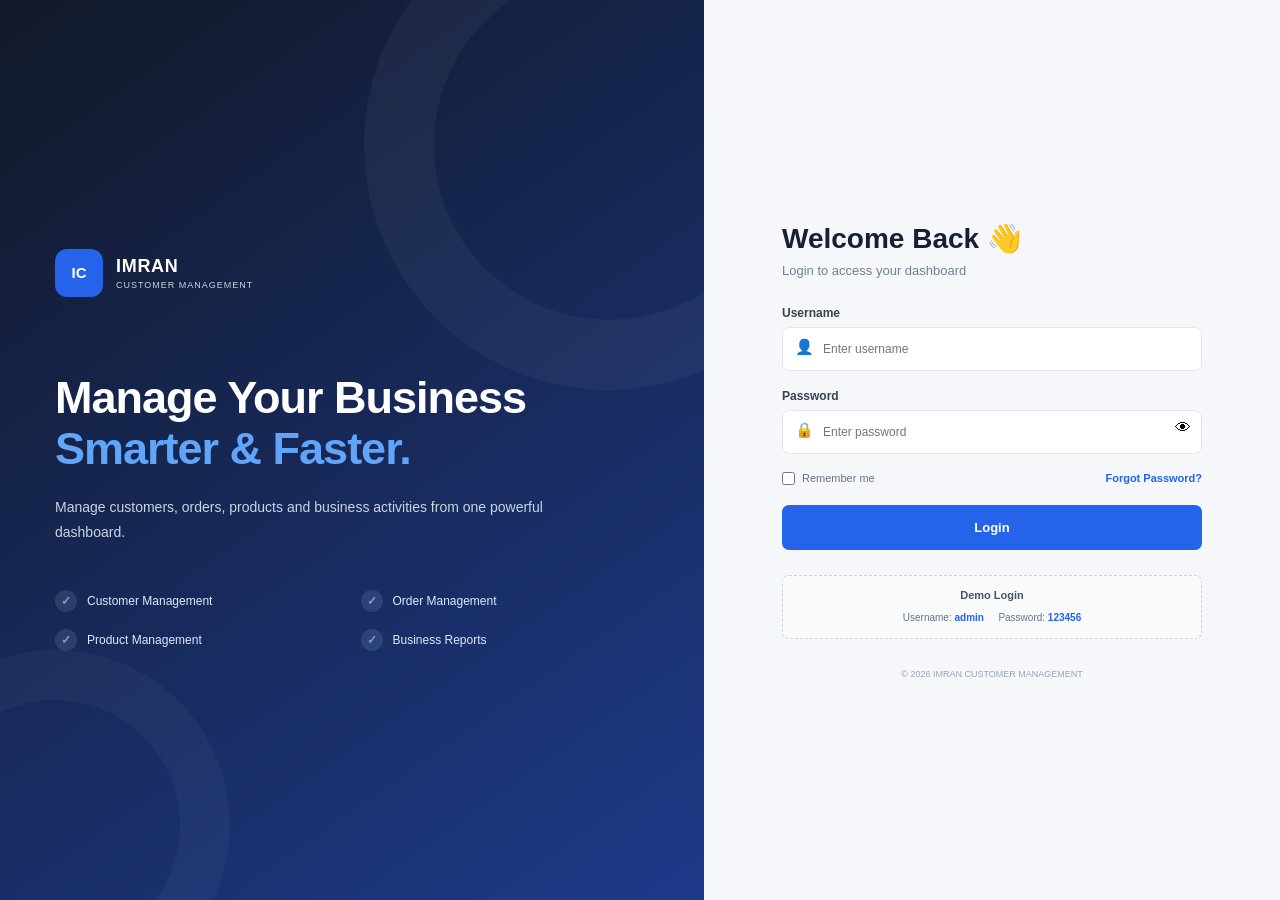
==== commit c9f1b99f: "Update index.html" ====
--- a/index.html
+++ b/index.html
@@ -84,6 +84,14 @@
 
         <div class="sidebar-bottom">
 
+            <!-- ================= LOGOUT ================= -->
+            <div class="logout-section">
+                <button type="button" class="logout-btn" id="logoutBtn" onclick="logout()">
+                    <span class="logout-icon">🚪</span>
+                    <span>Logout</span>
+                </button>
+            </div>
+
             <div class="help-box">
                 <div class="help-icon">?</div>
 
@@ -143,7 +151,7 @@
                     </div>
 
                     <div class="admin-info">
-                        <strong>Imran</strong>
+                        <strong id="loggedUsername">Imran</strong>
                         <small>Administrator</small>
                     </div>
 
@@ -171,7 +179,7 @@
                         <h1>Dashboard</h1>
 
                         <p>
-                            Welcome back, Imran! Here's what's happening today.
+                            Welcome back, <span id="welcomeUsername">Imran</span>! Here's what's happening today.
                         </p>
                     </div>
 
@@ -1515,5 +1523,13 @@
 
     <script src="app.js"></script>
 
+<style>
+/* Logout button */
+.logout-section{margin-bottom:14px;}
+.logout-btn{width:100%;display:flex;align-items:center;gap:10px;border:0;background:transparent;color:inherit;padding:11px 14px;border-radius:8px;cursor:pointer;font:inherit;text-align:left;transition:.2s;}
+.logout-btn:hover{background:rgba(220,38,38,.10);color:#dc2626;}
+.logout-icon{font-size:16px;}
+</style>
+
 </body>
 </html>
--- a/style.css
+++ b/style.css
@@ -0,0 +1,2219 @@
+/* =====================================================
+   IMRAN CUSTOMER MANAGEMENT
+   MAIN STYLESHEET
+===================================================== */
+
+*{
+    margin:0;
+    padding:0;
+    box-sizing:border-box;
+}
+
+:root{
+
+    --primary:#2563eb;
+    --primary-dark:#1d4ed8;
+
+    --sidebar:#111827;
+    --sidebar-hover:#1e293b;
+
+    --bg:#f5f7fb;
+    --white:#ffffff;
+
+    --text:#172033;
+    --muted:#718096;
+
+    --border:#e7eaf0;
+
+    --green:#16a34a;
+    --orange:#f59e0b;
+    --purple:#8b5cf6;
+    --red:#ef4444;
+
+}
+
+
+body{
+
+    font-family:
+    Inter,
+    Arial,
+    Helvetica,
+    sans-serif;
+
+    background:var(--bg);
+
+    color:var(--text);
+
+    min-height:100vh;
+
+}
+
+
+/* =====================================================
+   SIDEBAR
+===================================================== */
+
+.sidebar{
+
+    width:260px;
+
+    height:100vh;
+
+    position:fixed;
+
+    left:0;
+    top:0;
+
+    background:var(--sidebar);
+
+    color:white;
+
+    z-index:1000;
+
+    display:flex;
+
+    flex-direction:column;
+
+    padding:24px 16px;
+
+}
+
+
+.logo{
+
+    display:flex;
+
+    align-items:center;
+
+    gap:12px;
+
+    padding:4px 10px 28px;
+
+    border-bottom:1px solid
+    rgba(255,255,255,.08);
+
+}
+
+
+.logo-icon{
+
+    width:42px;
+    height:42px;
+
+    border-radius:10px;
+
+    background:var(--primary);
+
+    display:flex;
+
+    align-items:center;
+    justify-content:center;
+
+    font-weight:800;
+
+    font-size:15px;
+
+}
+
+
+.logo h2{
+
+    font-size:16px;
+
+    letter-spacing:.5px;
+
+}
+
+
+.logo span{
+
+    display:block;
+
+    font-size:8px;
+
+    color:#94a3b8;
+
+    margin-top:3px;
+
+    letter-spacing:.8px;
+
+}
+
+
+.menu-section{
+
+    margin-top:25px;
+
+}
+
+
+.menu-title{
+
+    color:#64748b;
+
+    font-size:10px;
+
+    font-weight:700;
+
+    letter-spacing:1px;
+
+    padding:0 12px;
+
+    margin-bottom:9px;
+
+}
+
+
+.menu-item{
+
+    display:flex;
+
+    align-items:center;
+
+    gap:12px;
+
+    padding:12px 13px;
+
+    border-radius:8px;
+
+    color:#cbd5e1;
+
+    text-decoration:none;
+
+    font-size:14px;
+
+    margin-bottom:4px;
+
+    transition:.2s;
+
+}
+
+
+.menu-item:hover{
+
+    background:var(--sidebar-hover);
+
+    color:white;
+
+}
+
+
+.menu-item.active{
+
+    background:var(--primary);
+
+    color:white;
+
+}
+
+
+.menu-icon{
+
+    width:22px;
+
+    text-align:center;
+
+    font-size:17px;
+
+}
+
+
+.menu-badge{
+
+    margin-left:auto;
+
+    background:#334155;
+
+    color:#cbd5e1;
+
+    font-size:10px;
+
+    padding:3px 7px;
+
+    border-radius:20px;
+
+}
+
+
+.sidebar-bottom{
+
+    margin-top:auto;
+
+}
+
+
+.help-box{
+
+    background:#1e293b;
+
+    border-radius:10px;
+
+    padding:13px;
+
+    display:flex;
+
+    align-items:center;
+
+    gap:10px;
+
+}
+
+
+.help-icon{
+
+    width:30px;
+    height:30px;
+
+    background:#334155;
+
+    border-radius:50%;
+
+    display:flex;
+
+    align-items:center;
+    justify-content:center;
+
+}
+
+
+.help-box strong{
+
+    display:block;
+
+    font-size:12px;
+
+}
+
+
+.help-box small{
+
+    color:#94a3b8;
+
+    font-size:9px;
+
+}
+
+
+/* =====================================================
+   MAIN
+===================================================== */
+
+.main{
+
+    margin-left:260px;
+
+    min-height:100vh;
+
+}
+
+
+/* =====================================================
+   TOPBAR
+===================================================== */
+
+.topbar{
+
+    height:72px;
+
+    background:white;
+
+    border-bottom:1px solid var(--border);
+
+    display:flex;
+
+    align-items:center;
+
+    justify-content:space-between;
+
+    padding:0 30px;
+
+}
+
+
+.top-left{
+
+    display:flex;
+
+    align-items:center;
+
+    gap:15px;
+
+}
+
+
+.search-box{
+
+    position:relative;
+
+    width:330px;
+
+}
+
+
+.search-box span{
+
+    position:absolute;
+
+    left:14px;
+
+    top:8px;
+
+    font-size:22px;
+
+    color:#94a3b8;
+
+}
+
+
+.search-box input{
+
+    width:100%;
+
+    height:40px;
+
+    border:1px solid var(--border);
+
+    border-radius:8px;
+
+    outline:none;
+
+    padding:0 15px 0 42px;
+
+    font-size:13px;
+
+}
+
+
+.search-box input:focus{
+
+    border-color:var(--primary);
+
+}
+
+
+.top-right{
+
+    display:flex;
+
+    align-items:center;
+
+    gap:22px;
+
+}
+
+
+.notification-btn{
+
+    position:relative;
+
+    border:none;
+
+    background:none;
+
+    font-size:20px;
+
+    cursor:pointer;
+
+}
+
+
+.notification-dot{
+
+    width:7px;
+    height:7px;
+
+    background:#ef4444;
+
+    border-radius:50%;
+
+    position:absolute;
+
+    right:0;
+    top:1px;
+
+    border:1px solid white;
+
+}
+
+
+.admin-profile{
+
+    display:flex;
+
+    align-items:center;
+
+    gap:10px;
+
+    cursor:pointer;
+
+}
+
+
+.admin-avatar{
+
+    width:38px;
+    height:38px;
+
+    border-radius:50%;
+
+    background:var(--primary);
+
+    color:white;
+
+    display:flex;
+
+    align-items:center;
+    justify-content:center;
+
+    font-weight:700;
+
+}
+
+
+.admin-info strong{
+
+    display:block;
+
+    font-size:13px;
+
+}
+
+
+.admin-info small{
+
+    display:block;
+
+    font-size:10px;
+
+    color:#94a3b8;
+
+    margin-top:2px;
+
+}
+
+
+.profile-arrow{
+
+    color:#94a3b8;
+
+}
+
+
+.mobile-menu{
+
+    display:none;
+
+    border:none;
+
+    background:none;
+
+    font-size:23px;
+
+    cursor:pointer;
+
+}
+
+
+/* =====================================================
+   CONTENT
+===================================================== */
+
+.content{
+
+    padding:30px;
+
+}
+
+
+.page{
+
+    display:none;
+
+}
+
+
+.page.active-page{
+
+    display:block;
+
+}
+
+
+.page-header{
+
+    display:flex;
+
+    align-items:center;
+
+    justify-content:space-between;
+
+    margin-bottom:25px;
+
+}
+
+
+.page-header h1{
+
+    font-size:25px;
+
+    margin-bottom:6px;
+
+}
+
+
+.page-header p{
+
+    color:var(--muted);
+
+    font-size:13px;
+
+}
+
+
+.primary-btn{
+
+    border:none;
+
+    background:var(--primary);
+
+    color:white;
+
+    padding:11px 17px;
+
+    border-radius:7px;
+
+    font-size:13px;
+
+    font-weight:600;
+
+    cursor:pointer;
+
+    transition:.2s;
+
+}
+
+
+.primary-btn:hover{
+
+    background:var(--primary-dark);
+
+    transform:translateY(-1px);
+
+}
+
+
+.secondary-btn{
+
+    border:1px solid var(--border);
+
+    background:white;
+
+    color:#475569;
+
+    padding:10px 17px;
+
+    border-radius:7px;
+
+    cursor:pointer;
+
+}
+
+
+/* =====================================================
+   STAT CARDS
+===================================================== */
+
+.stats-grid{
+
+    display:grid;
+
+    grid-template-columns:
+    repeat(4,1fr);
+
+    gap:18px;
+
+    margin-bottom:22px;
+
+}
+
+
+.stat-card{
+
+    background:white;
+
+    border:1px solid var(--border);
+
+    border-radius:11px;
+
+    padding:20px;
+
+}
+
+
+.stat-top{
+
+    display:flex;
+
+    justify-content:space-between;
+
+    align-items:center;
+
+}
+
+
+.stat-card p{
+
+    color:var(--muted);
+
+    font-size:12px;
+
+}
+
+
+.stat-card h2{
+
+    margin-top:8px;
+
+    font-size:24px;
+
+}
+
+
+.stat-icon{
+
+    width:44px;
+    height:44px;
+
+    border-radius:9px;
+
+    display:flex;
+
+    align-items:center;
+    justify-content:center;
+
+    font-size:19px;
+
+}
+
+
+.stat-icon.blue{
+
+    background:#eff6ff;
+
+}
+
+
+.stat-icon.purple{
+
+    background:#f5f3ff;
+
+}
+
+
+.stat-icon.orange{
+
+    background:#fff7ed;
+
+}
+
+
+.stat-icon.green{
+
+    background:#f0fdf4;
+
+}
+
+
+.stat-footer{
+
+    margin-top:15px;
+
+    font-size:11px;
+
+}
+
+
+.stat-footer span{
+
+    color:#94a3b8;
+
+}
+
+
+.positive{
+
+    color:var(--green);
+
+}
+
+
+/* =====================================================
+   DASHBOARD GRID
+===================================================== */
+
+.dashboard-grid{
+
+    display:grid;
+
+    grid-template-columns:
+    2fr 1fr;
+
+    gap:18px;
+
+    margin-bottom:22px;
+
+}
+
+
+.panel{
+
+    background:white;
+
+    border:1px solid var(--border);
+
+    border-radius:11px;
+
+    overflow:hidden;
+
+}
+
+
+.panel-header{
+
+    display:flex;
+
+    align-items:center;
+
+    justify-content:space-between;
+
+    padding:19px 20px;
+
+}
+
+
+.panel-header h3{
+
+    font-size:15px;
+
+}
+
+
+.panel-header p{
+
+    color:#94a3b8;
+
+    font-size:11px;
+
+    margin-top:4px;
+
+}
+
+
+.panel-header select{
+
+    border:1px solid var(--border);
+
+    padding:8px 10px;
+
+    border-radius:6px;
+
+    font-size:11px;
+
+    color:#64748b;
+
+}
+
+
+/* =====================================================
+   CHART
+===================================================== */
+
+.chart{
+
+    display:flex;
+
+    height:260px;
+
+    padding:10px 20px 20px;
+
+}
+
+
+.chart-y{
+
+    width:45px;
+
+    display:flex;
+
+    flex-direction:column;
+
+    justify-content:space-between;
+
+    padding-bottom:30px;
+
+    color:#94a3b8;
+
+    font-size:9px;
+
+}
+
+
+.chart-area{
+
+    flex:1;
+
+    position:relative;
+
+    margin-left:8px;
+
+}
+
+
+.grid-line{
+
+    position:absolute;
+
+    left:0;
+    right:0;
+
+    border-top:1px dashed #edf0f4;
+
+}
+
+
+.grid-line.one{top:0;}
+.grid-line.two{top:25%;}
+.grid-line.three{top:50%;}
+.grid-line.four{top:75%;}
+
+
+.sales-line{
+
+    position:absolute;
+
+    width:100%;
+
+    height:90%;
+
+    left:0;
+    top:0;
+
+    overflow:visible;
+
+}
+
+
+.line-path{
+
+    fill:none;
+
+    stroke:var(--primary);
+
+    stroke-width:3;
+
+}
+
+
+.area-path{
+
+    fill:url(#areaGradient);
+
+}
+
+
+.chart-x{
+
+    position:absolute;
+
+    bottom:0;
+
+    left:0;
+    right:0;
+
+    display:flex;
+
+    justify-content:space-between;
+
+    color:#94a3b8;
+
+    font-size:9px;
+
+}
+
+
+/* =====================================================
+   DONUT
+===================================================== */
+
+.donut-wrapper{
+
+    padding:15px 20px 25px;
+
+}
+
+
+.donut{
+
+    width:170px;
+    height:170px;
+
+    border-radius:50%;
+
+    margin:0 auto 20px;
+
+    background:
+
+    conic-gradient(
+
+        var(--green) 0 74%,
+
+        var(--primary) 74% 85%,
+
+        var(--orange) 85% 100%
+
+    );
+
+    display:flex;
+
+    align-items:center;
+    justify-content:center;
+
+}
+
+
+.donut::after{
+
+    content:"";
+
+    width:110px;
+    height:110px;
+
+    background:white;
+
+    border-radius:50%;
+
+    position:absolute;
+
+}
+
+
+.donut-center{
+
+    position:absolute;
+
+    text-align:center;
+
+    z-index:2;
+
+}
+
+
+.donut-center strong{
+
+    display:block;
+
+    font-size:23px;
+
+}
+
+
+.donut-center span{
+
+    color:#94a3b8;
+
+    font-size:10px;
+
+}
+
+
+.status-list{
+
+    display:flex;
+
+    flex-direction:column;
+
+    gap:11px;
+
+}
+
+
+.status-list div{
+
+    display:flex;
+
+    justify-content:space-between;
+
+    font-size:12px;
+
+}
+
+
+.status-list span{
+
+    display:flex;
+
+    align-items:center;
+
+    gap:7px;
+
+}
+
+
+.dot{
+
+    width:8px;
+    height:8px;
+
+    border-radius:50%;
+
+    display:inline-block;
+
+}
+
+
+.dot.pending{
+
+    background:var(--orange);
+
+}
+
+
+.dot.confirmed{
+
+    background:var(--primary);
+
+}
+
+
+.dot.delivered{
+
+    background:var(--green);
+
+}
+
+
+.more-btn{
+
+    border:none;
+
+    background:none;
+
+    cursor:pointer;
+
+    font-size:20px;
+
+    color:#94a3b8;
+
+}
+
+
+/* =====================================================
+   TABLE
+===================================================== */
+
+.orders-panel{
+
+    padding-bottom:5px;
+
+}
+
+
+.text-btn{
+
+    border:none;
+
+    background:none;
+
+    color:var(--primary);
+
+    font-size:12px;
+
+    cursor:pointer;
+
+    font-weight:600;
+
+}
+
+
+.table-container{
+
+    width:100%;
+
+    overflow-x:auto;
+
+}
+
+
+table{
+
+    width:100%;
+
+    border-collapse:collapse;
+
+    min-width:750px;
+
+}
+
+
+th{
+
+    background:#f8fafc;
+
+    color:#64748b;
+
+    text-align:left;
+
+    padding:13px 20px;
+
+    font-size:10px;
+
+    font-weight:700;
+
+}
+
+
+td{
+
+    padding:14px 20px;
+
+    border-top:1px solid #f0f2f5;
+
+    font-size:11px;
+
+    color:#475569;
+
+}
+
+
+tr:hover{
+
+    background:#fbfcfe;
+
+}
+
+
+.order-id{
+
+    color:var(--primary);
+
+}
+
+
+.customer{
+
+    display:flex;
+
+    align-items:center;
+
+    gap:9px;
+
+}
+
+
+.customer-avatar{
+
+    width:31px;
+    height:31px;
+
+    background:#dbeafe;
+
+    color:#2563eb;
+
+    border-radius:50%;
+
+    display:flex;
+
+    align-items:center;
+    justify-content:center;
+
+    font-weight:700;
+
+    font-size:11px;
+
+}
+
+
+.purple-avatar{
+
+    background:#ede9fe;
+    color:#7c3aed;
+}
+
+
+.green-avatar{
+
+    background:#dcfce7;
+    color:#16a34a;
+}
+
+
+.orange-avatar{
+
+    background:#ffedd5;
+    color:#ea580c;
+}
+
+
+.status{
+
+    display:inline-block;
+
+    padding:5px 9px;
+
+    border-radius:20px;
+
+    font-size:9px;
+
+    font-weight:700;
+
+}
+
+
+.pending-status{
+
+    background:#fef3c7;
+    color:#92400e;
+
+}
+
+
+.confirmed-status{
+
+    background:#dbeafe;
+    color:#1d4ed8;
+
+}
+
+
+.delivered-status{
+
+    background:#dcfce7;
+    color:#166534;
+
+}
+
+
+.cancelled-status{
+
+    background:#fee2e2;
+    color:#991b1b;
+
+}
+
+
+.action-btn{
+
+    border:none;
+
+    background:none;
+
+    font-size:18px;
+
+    color:#94a3b8;
+
+    cursor:pointer;
+
+}
+
+
+/* =====================================================
+   ORDERS TOOLBAR
+===================================================== */
+
+.orders-toolbar{
+
+    padding:18px 20px;
+
+    display:flex;
+
+    align-items:center;
+
+    justify-content:space-between;
+
+    border-bottom:1px solid var(--border);
+
+}
+
+
+.tabs{
+
+    display:flex;
+
+    gap:4px;
+
+}
+
+
+.tab{
+
+    border:none;
+
+    background:none;
+
+    padding:8px 11px;
+
+    border-radius:6px;
+
+    cursor:pointer;
+
+    font-size:11px;
+
+    color:#64748b;
+
+}
+
+
+.tab.active{
+
+    background:#eff6ff;
+
+    color:var(--primary);
+
+    font-weight:700;
+
+}
+
+
+.filter-area{
+
+    display:flex;
+
+    gap:8px;
+
+}
+
+
+.filter-area select,
+.filter-area input{
+
+    border:1px solid var(--border);
+
+    border-radius:6px;
+
+    padding:8px 10px;
+
+    font-size:11px;
+
+    outline:none;
+
+}
+
+
+/* =====================================================
+   CUSTOMERS
+===================================================== */
+
+.customer-cards{
+
+    display:grid;
+
+    grid-template-columns:
+    repeat(3,1fr);
+
+    gap:18px;
+
+    margin-bottom:20px;
+
+}
+
+
+.customer-stat{
+
+    background:white;
+
+    border:1px solid var(--border);
+
+    border-radius:10px;
+
+    padding:20px;
+
+}
+
+
+.customer-stat span{
+
+    color:#64748b;
+
+    font-size:12px;
+
+}
+
+
+.customer-stat strong{
+
+    display:block;
+
+    font-size:24px;
+
+    margin-top:9px;
+
+}
+
+
+/* =====================================================
+   PRODUCTS
+===================================================== */
+
+.product-grid{
+
+    display:grid;
+
+    grid-template-columns:
+    repeat(4,1fr);
+
+    gap:18px;
+
+}
+
+
+.product-card{
+
+    background:white;
+
+    border:1px solid var(--border);
+
+    border-radius:10px;
+
+    overflow:hidden;
+
+}
+
+
+.product-image{
+
+    height:145px;
+
+    background:#f8fafc;
+
+    display:flex;
+
+    align-items:center;
+    justify-content:center;
+
+    font-size:50px;
+
+}
+
+
+.product-info{
+
+    padding:17px;
+
+}
+
+
+.product-category{
+
+    font-size:9px;
+
+    color:var(--primary);
+
+    background:#eff6ff;
+
+    padding:4px 7px;
+
+    border-radius:4px;
+
+}
+
+
+.product-info h3{
+
+    font-size:14px;
+
+    margin:12px 0 5px;
+
+}
+
+
+.product-info p{
+
+    color:#94a3b8;
+
+    font-size:10px;
+
+}
+
+
+.product-bottom{
+
+    display:flex;
+
+    justify-content:space-between;
+
+    align-items:center;
+
+    margin-top:15px;
+
+}
+
+
+.product-bottom strong{
+
+    font-size:15px;
+
+}
+
+
+.stock{
+
+    font-size:9px;
+
+    color:var(--green);
+
+}
+
+
+.low-stock{
+
+    color:var(--red);
+
+}
+
+
+/* =====================================================
+   DELIVERY
+===================================================== */
+
+.delivery-grid{
+
+    display:grid;
+
+    grid-template-columns:
+    repeat(3,1fr);
+
+    gap:18px;
+
+}
+
+
+.delivery-card{
+
+    background:white;
+
+    border:1px solid var(--border);
+
+    border-radius:10px;
+
+    padding:25px;
+
+}
+
+
+.delivery-card span{
+
+    font-size:25px;
+
+}
+
+
+.delivery-card small{
+
+    display:block;
+
+    color:#64748b;
+
+    margin-top:15px;
+
+    font-size:11px;
+
+}
+
+
+.delivery-card strong{
+
+    display:block;
+
+    font-size:27px;
+
+    margin-top:5px;
+
+}
+
+
+/* =====================================================
+   REPORT
+===================================================== */
+
+.report-grid{
+
+    display:grid;
+
+    grid-template-columns:
+    repeat(3,1fr);
+
+    gap:18px;
+
+}
+
+
+.report-card{
+
+    background:white;
+
+    border:1px solid var(--border);
+
+    border-radius:10px;
+
+    padding:25px;
+
+}
+
+
+.report-card span{
+
+    color:#64748b;
+
+    font-size:12px;
+
+}
+
+
+.report-card strong{
+
+    display:block;
+
+    font-size:27px;
+
+    margin:10px 0;
+
+}
+
+
+.report-card small{
+
+    color:var(--green);
+
+}
+
+
+/* =====================================================
+   SETTINGS
+===================================================== */
+
+.settings-panel{
+
+    background:white;
+
+    border:1px solid var(--border);
+
+    border-radius:10px;
+
+    padding:25px;
+
+    max-width:800px;
+
+}
+
+
+.setting-row{
+
+    display:flex;
+
+    align-items:center;
+
+    justify-content:space-between;
+
+    gap:30px;
+
+    padding:20px 0;
+
+    border-bottom:1px solid #f0f2f5;
+
+}
+
+
+.setting-row strong{
+
+    display:block;
+
+    font-size:13px;
+
+}
+
+
+.setting-row small{
+
+    display:block;
+
+    color:#94a3b8;
+
+    margin-top:4px;
+
+    font-size:10px;
+
+}
+
+
+.setting-row input[type="text"]{
+
+    width:300px;
+
+    border:1px solid var(--border);
+
+    padding:10px;
+
+    border-radius:6px;
+
+    outline:none;
+
+}
+
+
+/* SWITCH */
+
+.switch{
+
+    position:relative;
+
+    width:43px;
+    height:23px;
+
+}
+
+
+.switch input{
+
+    display:none;
+
+}
+
+
+.switch span{
+
+    position:absolute;
+
+    inset:0;
+
+    background:#cbd5e1;
+
+    border-radius:20px;
+
+    cursor:pointer;
+
+}
+
+
+.switch span::after{
+
+    content:"";
+
+    width:17px;
+    height:17px;
+
+    background:white;
+
+    border-radius:50%;
+
+    position:absolute;
+
+    left:3px;
+    top:3px;
+
+    transition:.2s;
+
+}
+
+
+.switch input:checked + span{
+
+    background:var(--primary);
+
+}
+
+
+.switch input:checked + span::after{
+
+    transform:translateX(20px);
+
+}
+
+
+/* =====================================================
+   MODAL
+===================================================== */
+
+.modal-overlay{
+
+    position:fixed;
+
+    inset:0;
+
+    background:rgba(15,23,42,.55);
+
+    display:none;
+
+    align-items:center;
+    justify-content:center;
+
+    z-index:2000;
+
+    padding:20px;
+
+}
+
+
+.modal-overlay.show{
+
+    display:flex;
+
+}
+
+
+.modal{
+
+    background:white;
+
+    width:600px;
+
+    max-width:100%;
+
+    border-radius:12px;
+
+    box-shadow:0 20px 60px rgba(0,0,0,.2);
+
+    overflow:hidden;
+
+}
+
+
+.modal-header{
+
+    padding:20px 22px;
+
+    display:flex;
+
+    align-items:flex-start;
+
+    justify-content:space-between;
+
+    border-bottom:1px solid var(--border);
+
+}
+
+
+.modal-header h2{
+
+    font-size:18px;
+
+}
+
+
+.modal-header p{
+
+    color:#94a3b8;
+
+    font-size:11px;
+
+    margin-top:4px;
+
+}
+
+
+.modal-close{
+
+    border:none;
+
+    background:none;
+
+    font-size:25px;
+
+    color:#94a3b8;
+
+    cursor:pointer;
+
+}
+
+
+#orderForm{
+
+    padding:22px;
+
+}
+
+
+.form-grid{
+
+    display:grid;
+
+    grid-template-columns:
+    1fr 1fr;
+
+    gap:15px;
+
+}
+
+
+.form-group{
+
+    margin-bottom:16px;
+
+}
+
+
+.form-group label{
+
+    display:block;
+
+    font-size:11px;
+
+    font-weight:700;
+
+    color:#475569;
+
+    margin-bottom:6px;
+
+}
+
+
+.form-group input,
+.form-group select,
+.form-group textarea{
+
+    width:100%;
+
+    border:1px solid var(--border);
+
+    border-radius:6px;
+
+    padding:10px;
+
+    font-size:12px;
+
+    outline:none;
+
+    font-family:inherit;
+
+}
+
+
+.form-group textarea{
+
+    resize:vertical;
+
+}
+
+
+.form-group input:focus,
+.form-group select:focus,
+.form-group textarea:focus{
+
+    border-color:var(--primary);
+
+}
+
+
+.modal-footer{
+
+    display:flex;
+
+    justify-content:flex-end;
+
+    gap:8px;
+
+    padding-top:5px;
+
+}
+
+
+/* =====================================================
+   RESPONSIVE
+===================================================== */
+
+@media(max-width:1200px){
+
+    .stats-grid{
+
+        grid-template-columns:
+        repeat(2,1fr);
+
+    }
+
+
+    .product-grid{
+
+        grid-template-columns:
+        repeat(2,1fr);
+
+    }
+
+}
+
+
+@media(max-width:950px){
+
+    .sidebar{
+
+        left:-260px;
+
+        transition:.25s;
+
+    }
+
+
+    .sidebar.open{
+
+        left:0;
+
+    }
+
+
+    .main{
+
+        margin-left:0;
+
+    }
+
+
+    .mobile-menu{
+
+        display:block;
+
+    }
+
+
+    .dashboard-grid{
+
+        grid-template-columns:1fr;
+
+    }
+
+
+    .customer-cards,
+    .delivery-grid,
+    .report-grid{
+
+        grid-template-columns:
+        repeat(2,1fr);
+
+    }
+
+}
+
+
+@media(max-width:700px){
+
+    .topbar{
+
+        padding:0 15px;
+
+    }
+
+
+    .search-box{
+
+        width:190px;
+
+    }
+
+
+    .admin-info,
+    .profile-arrow{
+
+        display:none;
+
+    }
+
+
+    .content{
+
+        padding:18px;
+
+    }
+
+
+    .page-header{
+
+        align-items:flex-start;
+
+        gap:15px;
+
+    }
+
+
+    .page-header h1{
+
+        font-size:21px;
+
+    }
+
+
+    .stats-grid{
+
+        grid-template-columns:1fr;
+
+    }
+
+
+    .customer-cards,
+    .delivery-grid,
+    .report-grid,
+    .product-grid{
+
+        grid-template-columns:1fr;
+
+    }
+
+
+    .orders-toolbar{
+
+        flex-direction:column;
+
+        align-items:flex-start;
+
+        gap:15px;
+
+    }
+
+
+    .tabs{
+
+        overflow-x:auto;
+
+        width:100%;
+
+    }
+
+
+    .form-grid{
+
+        grid-template-columns:1fr;
+
+        gap:0;
+
+    }
+
+}
+
+
+@media(max-width:450px){
+
+    .search-box{
+
+        width:150px;
+
+    }
+
+
+    .top-right{
+
+        gap:10px;
+
+    }
+
+
+    .page-header{
+
+        flex-direction:column;
+
+    }
+
+
+    .primary-btn{
+
+        width:100%;
+
+    }
+
+}
